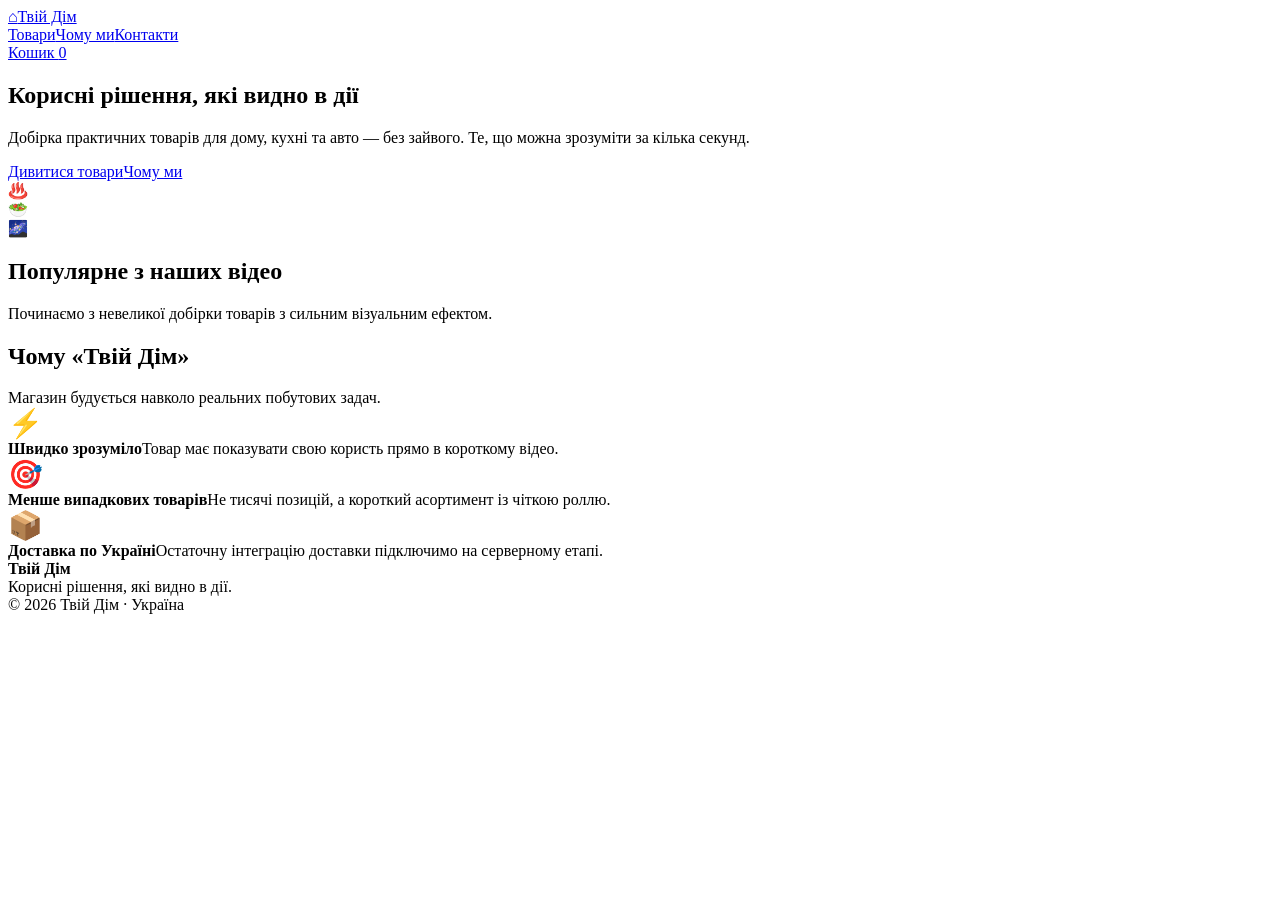
==== index.html @ 3a6caba0 "Add initial storefront homepage" ====
<!doctype html>
<html lang="uk"><head>
<meta charset="utf-8"><meta name="viewport" content="width=device-width,initial-scale=1">
<title>Твій Дім — корисні рішення</title>
<meta name="description" content="Практичні товари для дому, кухні та авто. Рішення, які видно в дії.">
<link rel="stylesheet" href="css/styles.css">
</head><body>

<header class="header">
  <div class="container nav">
    <a href="index.html" class="brand"><span class="brand-mark">⌂</span><span>Твій Дім</span></a>
    <nav class="nav-links"><a href="index.html#catalog">Товари</a><a href="index.html#benefits">Чому ми</a><a href="index.html#contacts">Контакти</a></nav>
    <div class="nav-actions"><a class="icon-btn" href="cart.html">Кошик <span class="cart-count" data-cart-count>0</span></a></div>
  </div>
</header>

<main>
<section class="hero"><div class="container"><div class="hero-wrap">
<div><h1>Корисні рішення, які видно в дії</h1>
<p>Добірка практичних товарів для дому, кухні та авто — без зайвого. Те, що можна зрозуміти за кілька секунд.</p>
<div class="hero-actions"><a class="btn btn-primary" href="#catalog">Дивитися товари</a><a class="btn btn-outline" href="#benefits">Чому ми</a></div></div>
<div class="hero-art"><div class="bubble b1">♨️</div><div class="bubble b2">🥗</div><div class="bubble b3">🌌</div></div>
</div></div></section>

<section class="section" id="catalog"><div class="container">
<div class="section-head"><div><h2>Популярне з наших відео</h2><div class="section-sub">Починаємо з невеликої добірки товарів з сильним візуальним ефектом.</div></div></div>
<div class="filters" id="filters"></div><div class="grid" id="products"></div>
</div></section>

<section class="section" id="benefits"><div class="container">
<div class="section-head"><div><h2>Чому «Твій Дім»</h2><div class="section-sub">Магазин будується навколо реальних побутових задач.</div></div></div>
<div class="benefits">
<div class="benefit"><div style="font-size:28px">⚡</div><strong>Швидко зрозуміло</strong><span>Товар має показувати свою користь прямо в короткому відео.</span></div>
<div class="benefit"><div style="font-size:28px">🎯</div><strong>Менше випадкових товарів</strong><span>Не тисячі позицій, а короткий асортимент із чіткою роллю.</span></div>
<div class="benefit"><div style="font-size:28px">📦</div><strong>Доставка по Україні</strong><span>Остаточну інтеграцію доставки підключимо на серверному етапі.</span></div>
</div></div></section>
</main>

<footer class="footer" id="contacts">
  <div class="container footer-row">
    <div><strong>Твій Дім</strong><br>Корисні рішення, які видно в дії.</div>
    <div>© 2026 Твій Дім · Україна</div>
  </div>
</footer>

<script src="js/products.js"></script><script src="js/common.js"></script><script src="js/app.js"></script>
</body></html>
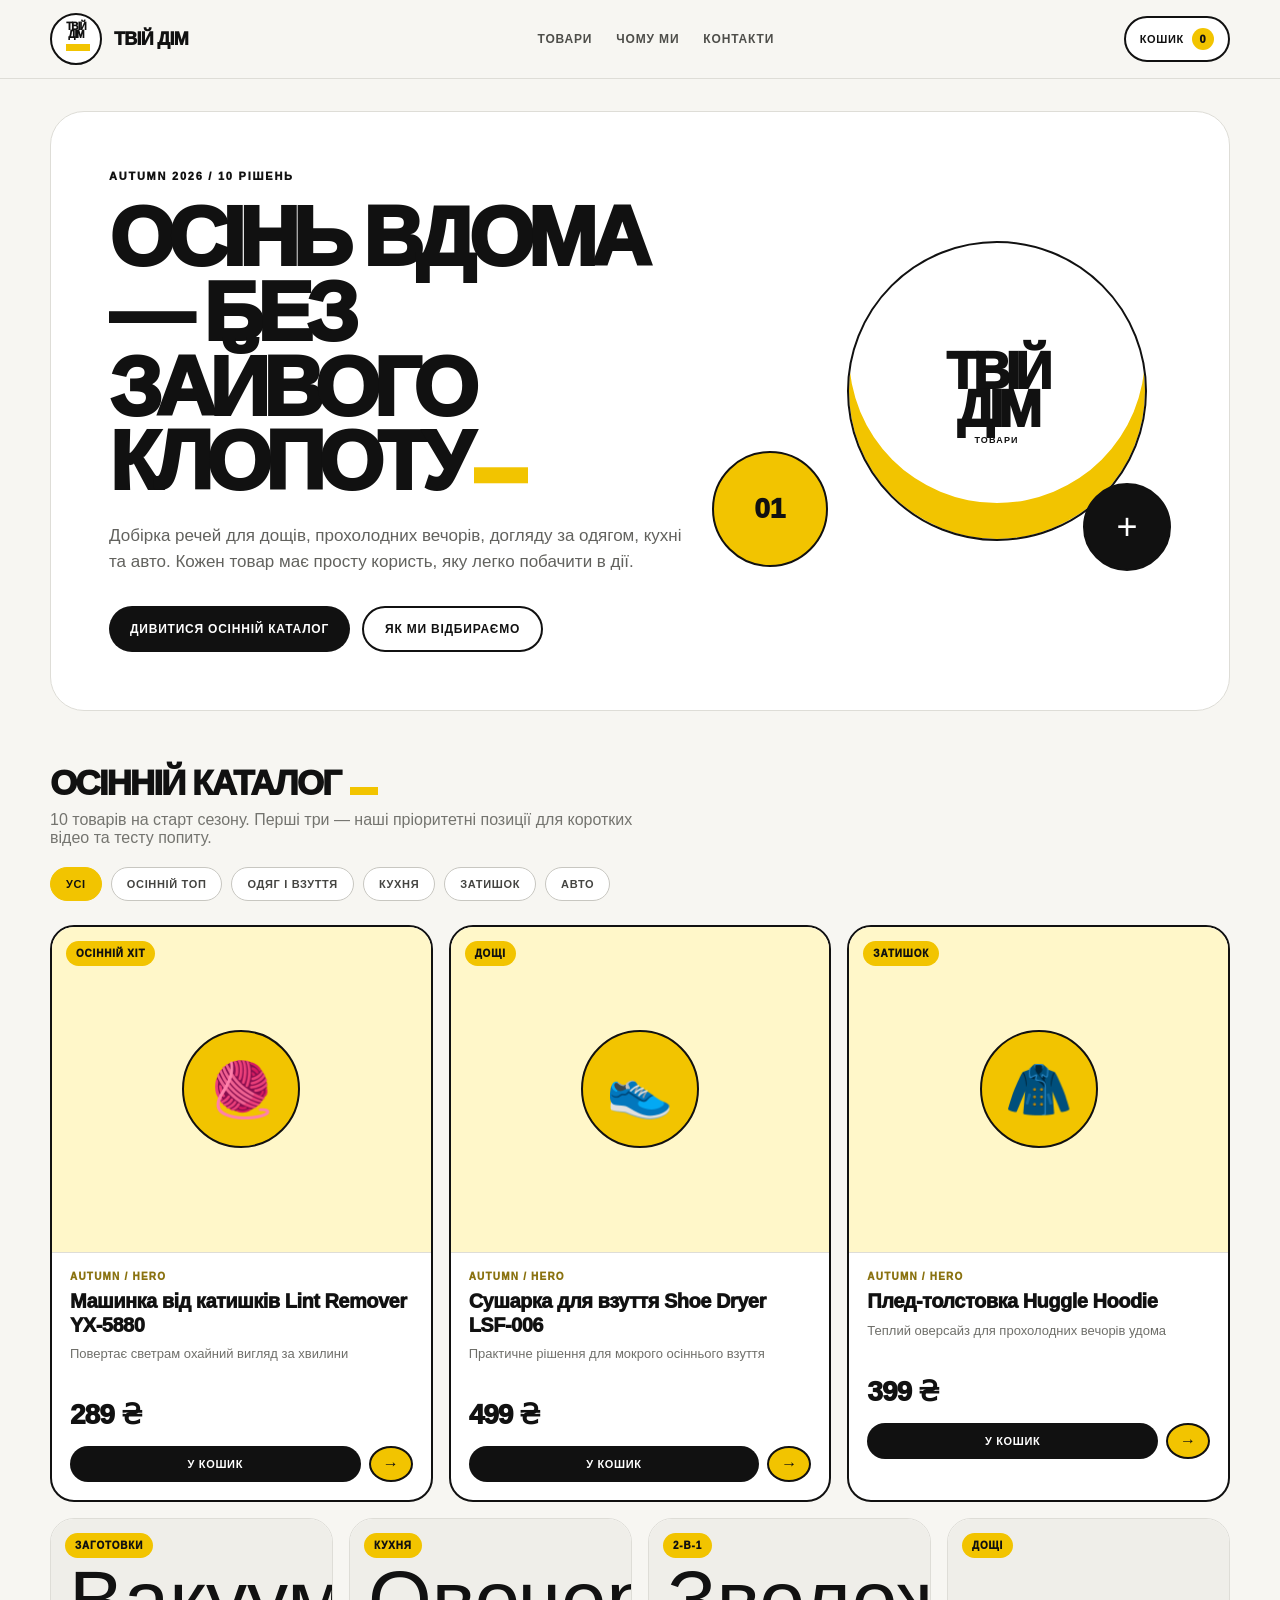
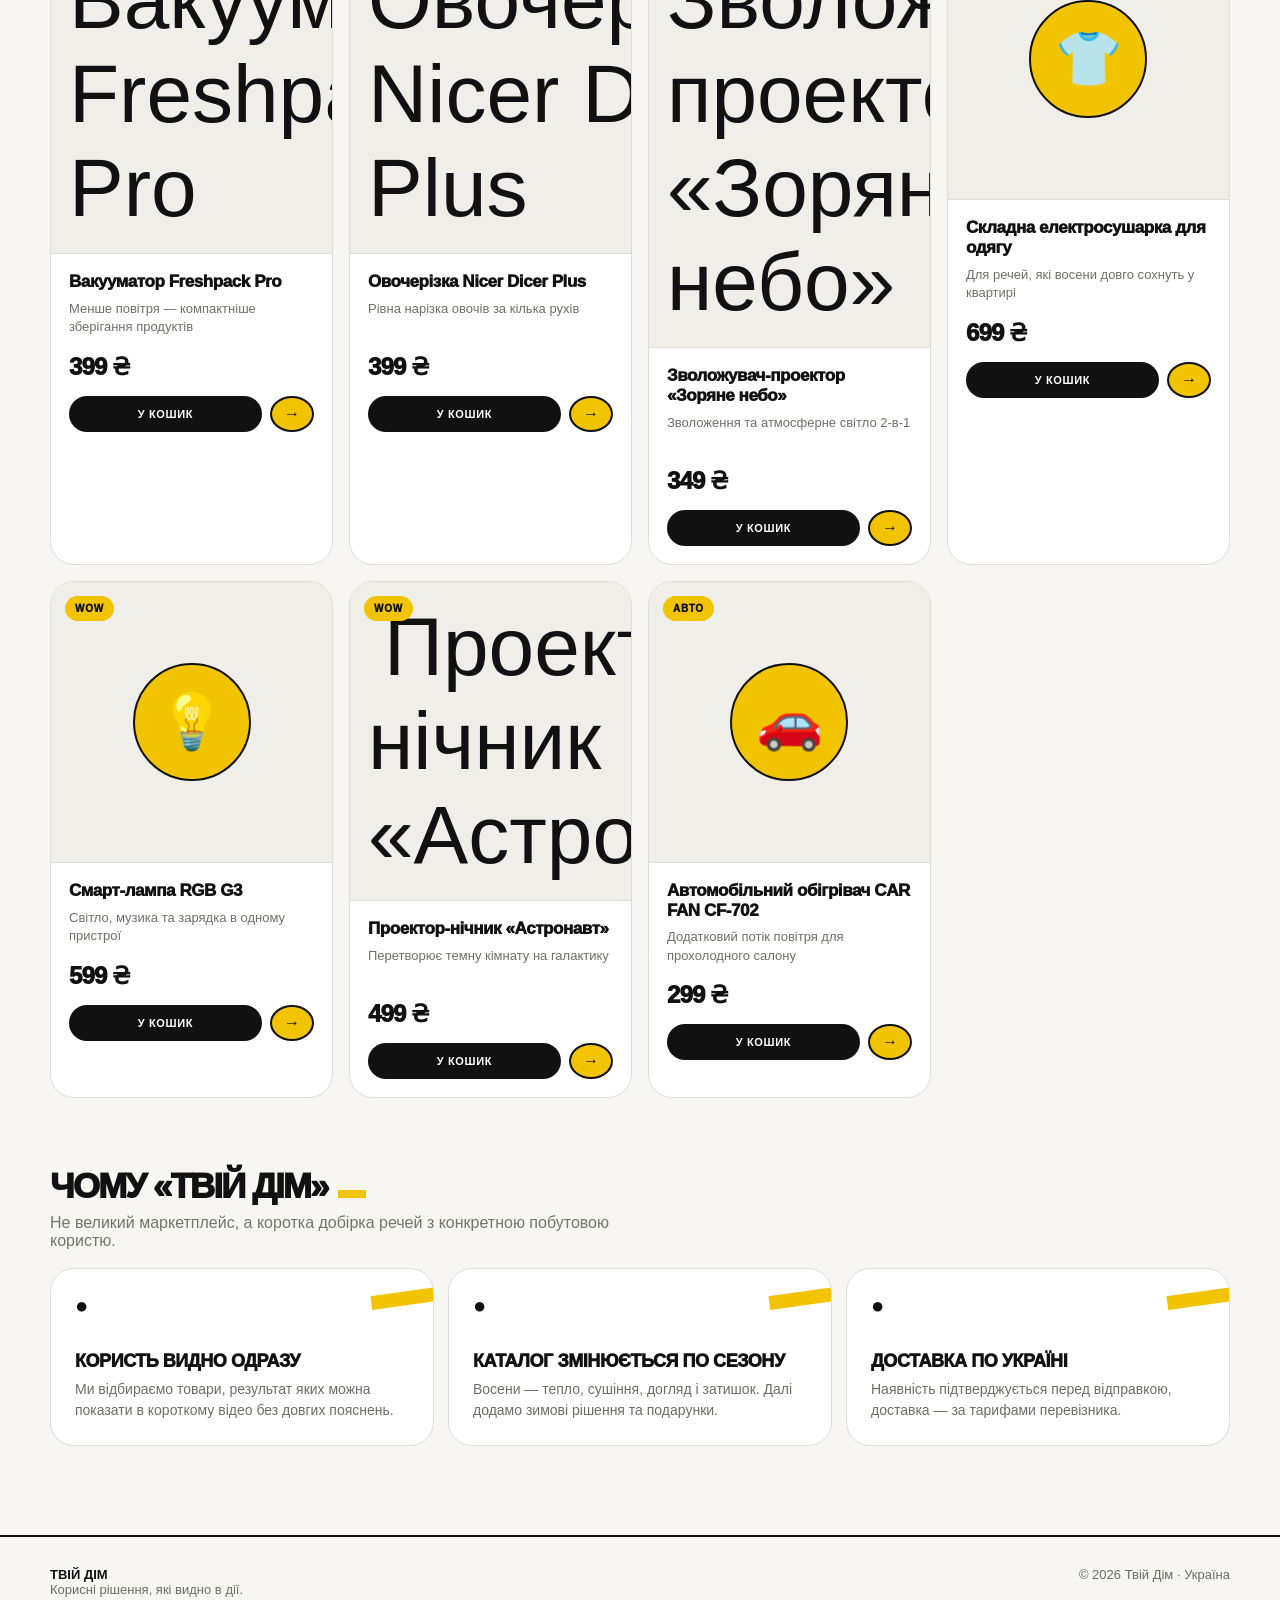
==== commit cc613b64: "Refresh homepage for Autumn 2026 catalog" ====
--- a/index.html
+++ b/index.html
@@ -1,8 +1,8 @@
 <!doctype html>
 <html lang="uk"><head>
 <meta charset="utf-8"><meta name="viewport" content="width=device-width,initial-scale=1">
-<title>Твій Дім — корисні рішення</title>
-<meta name="description" content="Практичні товари для дому, кухні та авто. Рішення, які видно в дії.">
+<title>Твій Дім — осінній каталог корисних рішень</title>
+<meta name="description" content="Осінній каталог практичних товарів для дому, кухні, одягу та авто. 10 рішень, які легко показати в дії.">
 <link rel="stylesheet" href="css/styles.css">
 </head><body>
 
@@ -16,23 +16,26 @@
 
 <main>
 <section class="hero"><div class="container"><div class="hero-wrap">
-<div><h1>Корисні рішення, які видно в дії</h1>
-<p>Добірка практичних товарів для дому, кухні та авто — без зайвого. Те, що можна зрозуміти за кілька секунд.</p>
-<div class="hero-actions"><a class="btn btn-primary" href="#catalog">Дивитися товари</a><a class="btn btn-outline" href="#benefits">Чому ми</a></div></div>
-<div class="hero-art"><div class="bubble b1">♨️</div><div class="bubble b2">🥗</div><div class="bubble b3">🌌</div></div>
+<div>
+  <div style="font-size:11px;font-weight:950;letter-spacing:.16em;margin-bottom:18px">AUTUMN 2026 / 10 РІШЕНЬ</div>
+  <h1>Осінь вдома — без зайвого клопоту</h1>
+  <p>Добірка речей для дощів, прохолодних вечорів, догляду за одягом, кухні та авто. Кожен товар має просту користь, яку легко побачити в дії.</p>
+  <div class="hero-actions"><a class="btn btn-primary" href="#catalog">Дивитися осінній каталог</a><a class="btn btn-outline" href="#benefits">Як ми відбираємо</a></div>
+</div>
+<div class="hero-art"><div class="bubble b1">🍂</div><div class="bubble b2">10</div><div class="bubble b3">+</div></div>
 </div></div></section>
 
 <section class="section" id="catalog"><div class="container">
-<div class="section-head"><div><h2>Популярне з наших відео</h2><div class="section-sub">Починаємо з невеликої добірки товарів з сильним візуальним ефектом.</div></div></div>
+<div class="section-head"><div><h2>Осінній каталог</h2><div class="section-sub">10 товарів на старт сезону. Перші три — наші пріоритетні позиції для коротких відео та тесту попиту.</div></div></div>
 <div class="filters" id="filters"></div><div class="grid" id="products"></div>
 </div></section>
 
 <section class="section" id="benefits"><div class="container">
-<div class="section-head"><div><h2>Чому «Твій Дім»</h2><div class="section-sub">Магазин будується навколо реальних побутових задач.</div></div></div>
+<div class="section-head"><div><h2>Чому «Твій Дім»</h2><div class="section-sub">Не великий маркетплейс, а коротка добірка речей з конкретною побутовою користю.</div></div></div>
 <div class="benefits">
-<div class="benefit"><div style="font-size:28px">⚡</div><strong>Швидко зрозуміло</strong><span>Товар має показувати свою користь прямо в короткому відео.</span></div>
-<div class="benefit"><div style="font-size:28px">🎯</div><strong>Менше випадкових товарів</strong><span>Не тисячі позицій, а короткий асортимент із чіткою роллю.</span></div>
-<div class="benefit"><div style="font-size:28px">📦</div><strong>Доставка по Україні</strong><span>Остаточну інтеграцію доставки підключимо на серверному етапі.</span></div>
+<div class="benefit"><div style="font-size:28px">⚡</div><strong>Користь видно одразу</strong><span>Ми відбираємо товари, результат яких можна показати в короткому відео без довгих пояснень.</span></div>
+<div class="benefit"><div style="font-size:28px">🍂</div><strong>Каталог змінюється по сезону</strong><span>Восени — тепло, сушіння, догляд і затишок. Далі додамо зимові рішення та подарунки.</span></div>
+<div class="benefit"><div style="font-size:28px">📦</div><strong>Доставка по Україні</strong><span>Наявність підтверджується перед відправкою, доставка — за тарифами перевізника.</span></div>
 </div></div></section>
 </main>
 
--- a/css/styles.css
+++ b/css/styles.css
@@ -0,0 +1 @@
+:root{--bg:#f7f6f2;--paper:#fff;--text:#111;--muted:#6f6f6a;--yellow:#f2c400;--yellow-soft:#fff2ad;--line:#deddd7;--soft:#ecebe6;--danger:#a63d3d;--radius:24px}*{box-sizing:border-box}html{scroll-behavior:smooth}body{margin:0;font-family:Arial,Helvetica,sans-serif;background:var(--bg);color:var(--text)}a{color:inherit;text-decoration:none}button,input,select,textarea{font:inherit}.container{width:min(1180px,calc(100% - 32px));margin:auto}.header{position:sticky;top:0;z-index:50;background:rgba(247,246,242,.96);backdrop-filter:blur(16px);border-bottom:1px solid var(--line)}.nav{height:78px;display:flex;align-items:center;justify-content:space-between;gap:18px}.brand{display:flex;align-items:center;gap:12px;font-weight:950;font-size:18px;letter-spacing:-.04em;text-transform:uppercase}.brand-mark{width:52px;height:52px;border-radius:50%;display:grid;place-items:center;background:#fff;border:2px solid #111;color:#111;font-size:0;line-height:.72;position:relative;flex:none}.brand-mark:before{content:'ТВІЙ\AДІМ';white-space:pre;text-align:center;font-size:10px;font-weight:950;letter-spacing:-.9px;z-index:2}.brand-mark:after{content:'';position:absolute;width:24px;height:7px;background:var(--yellow);left:14px;top:29px;z-index:1}.nav-links{display:flex;gap:24px;color:#4e4e4a;font-weight:850;font-size:12px;text-transform:uppercase;letter-spacing:.07em}.nav-links a:hover{color:#000}.nav-actions{display:flex;gap:10px;align-items:center}.icon-btn{border:2px solid #111;background:#fff;color:#111;border-radius:999px;padding:10px 14px;font-weight:900;display:flex;gap:8px;align-items:center;text-transform:uppercase;font-size:11px;letter-spacing:.06em}.cart-count{display:inline-grid;place-items:center;min-width:22px;height:22px;padding:0 6px;border-radius:999px;background:var(--yellow);color:#111;font-size:11px;font-weight:950}.hero{padding:32px 0 18px}.hero-wrap{background:#fff;border:1px solid var(--line);border-radius:34px;padding:58px;min-height:470px;display:grid;grid-template-columns:1.08fr .92fr;align-items:center;overflow:hidden;position:relative}.hero h1{font-size:clamp(46px,7vw,84px);line-height:.89;letter-spacing:-.08em;margin:0 0 24px;font-weight:950;text-transform:uppercase;max-width:740px}.hero h1:after{content:'';display:inline-block;width:.64em;height:.19em;background:var(--yellow);margin-left:.09em;transform:translateY(-.08em)}.hero p{font-size:17px;line-height:1.55;color:#62625e;max-width:590px;margin:0}.hero-actions{display:flex;gap:12px;flex-wrap:wrap;margin-top:30px}.btn{border:0;border-radius:999px;padding:14px 21px;font-weight:900;cursor:pointer;display:inline-flex;align-items:center;justify-content:center;text-transform:uppercase;font-size:12px;letter-spacing:.065em}.btn-primary{background:#111;color:#fff}.btn-green{background:var(--yellow);color:#111}.btn-outline{border:2px solid #111;background:#fff;color:#111}.hero-art{position:relative;min-height:340px}.bubble{position:absolute;display:grid;place-items:center;border:2px solid #111;color:#111;box-shadow:none;font-size:0}.bubble:before{position:absolute}.b1{width:300px;height:300px;right:5%;top:0;border-radius:50%;background:#fff}.b1:before{content:'ТВІЙ\AДІМ';white-space:pre;text-align:center;font-size:52px;font-weight:950;line-height:.73;letter-spacing:-5px;z-index:2}.b1:after{content:'ТОВАРИ';position:absolute;top:65%;font-size:9px;font-weight:900;letter-spacing:.13em}.b1{box-shadow:inset 0 -36px 0 var(--yellow)}.b2{width:116px;height:116px;left:6%;bottom:4%;border-radius:50%;background:var(--yellow)}.b2:before{content:'01';font-size:28px;font-weight:950}.b3{width:88px;height:88px;right:0;bottom:3%;border-radius:50%;background:#111;color:#fff;border-color:#111}.b3:before{content:'+';font-size:36px;font-weight:400}.section{padding:34px 0}.section-head{display:flex;justify-content:space-between;gap:20px;margin-bottom:18px}.section h2{font-size:35px;letter-spacing:-.055em;margin:0;font-weight:950;text-transform:uppercase}.section h2:after{content:'';display:inline-block;width:28px;height:8px;background:var(--yellow);margin-left:10px}.section-sub{color:#74746f;margin-top:8px;max-width:620px}.filters{display:flex;gap:9px;flex-wrap:wrap;margin:20px 0 24px}.filter{border:1px solid #c8c7c1;background:#fff;border-radius:999px;padding:10px 15px;cursor:pointer;font-weight:850;color:#444441;text-transform:uppercase;font-size:11px;letter-spacing:.06em}.filter.active{background:var(--yellow);color:#111;border-color:var(--yellow)}.grid{display:grid;grid-template-columns:repeat(4,1fr);gap:16px}.card{background:#fff;color:#111;border:1px solid var(--line);border-radius:var(--radius);overflow:hidden;transition:transform .18s ease,box-shadow .18s ease}.card:hover{transform:translateY(-4px);box-shadow:0 14px 36px rgba(0,0,0,.07)}.product-media{aspect-ratio:1;background:#efeee9;display:grid;place-items:center;font-size:82px;position:relative;border-bottom:1px solid var(--line)}.badge{position:absolute;left:14px;top:14px;background:var(--yellow);color:#111;padding:7px 10px;border-radius:999px;font-weight:950;font-size:10px;letter-spacing:.08em;text-transform:uppercase}.card-body{padding:18px}.card-title{font-size:17px;font-weight:950;line-height:1.17;letter-spacing:-.025em}.card-short{color:#6f6f6a;font-size:13px;min-height:38px;line-height:1.42;margin-top:8px}.price-row{display:flex;align-items:baseline;gap:8px;margin:15px 0}.price{font-size:24px;font-weight:950;letter-spacing:-.035em}.old-price{color:#95958f;text-decoration:line-through;font-size:13px}.card-actions{display:grid;grid-template-columns:1fr auto;gap:8px}.btn-card{background:#111;color:#fff;border:0;border-radius:999px;padding:12px 13px;font-weight:900;cursor:pointer;text-transform:uppercase;font-size:11px;letter-spacing:.06em}.btn-card:hover{background:#262626}.btn-eye{width:44px;border:2px solid #111;background:var(--yellow);border-radius:50%;color:#111}.benefits{display:grid;grid-template-columns:repeat(3,1fr);gap:14px}.benefit{background:#fff;color:#111;border:1px solid var(--line);border-radius:24px;padding:24px;min-height:170px;position:relative;overflow:hidden}.benefit:after{content:'';position:absolute;width:74px;height:14px;background:var(--yellow);right:-12px;top:22px;transform:rotate(-8deg)}.benefit>div{font-size:0!important}.benefit>div:before{content:'●';font-size:22px;color:#111}.benefit strong{display:block;margin:32px 0 7px;font-size:18px;font-weight:950;text-transform:uppercase;letter-spacing:-.025em}.benefit span{color:#6d6d68;font-size:14px;line-height:1.5}.footer{margin-top:55px;border-top:2px solid #111;padding:30px 0 45px;color:#6c6c67;font-size:13px}.footer strong{color:#111;text-transform:uppercase}.footer-row{display:flex;justify-content:space-between;gap:20px;flex-wrap:wrap}.toast{position:fixed;left:50%;bottom:24px;transform:translate(-50%,120px);opacity:0;background:#111;color:#fff;border-radius:999px;padding:12px 17px;font-weight:900;transition:.25s;z-index:100;text-transform:uppercase;font-size:11px;letter-spacing:.05em}.toast.show{transform:translate(-50%,0);opacity:1}.page{padding:38px 0 66px;min-height:70vh}.page>.container>h1{font-size:42px;text-transform:uppercase;letter-spacing:-.05em}.breadcrumbs{color:#787873;font-size:13px;margin-bottom:22px}.product-layout{display:grid;grid-template-columns:1fr 1fr;gap:38px;align-items:start}.product-big-media{aspect-ratio:1;border-radius:30px;background:#efeee9;display:grid;place-items:center;font-size:180px;border:1px solid var(--line)}.product-info h1{font-size:43px;line-height:1;letter-spacing:-.055em;margin:16px 0;text-transform:uppercase;color:#111}.product-lead{color:#6d6d68;font-size:16px;line-height:1.55}.product-price{font-size:39px;font-weight:950;margin:24px 0 18px;color:#111}.stock{display:inline-flex;background:var(--yellow);color:#111;padding:9px 13px;border-radius:999px;font-weight:900;font-size:11px;text-transform:uppercase;letter-spacing:.06em}.features{display:grid;gap:9px;margin:22px 0}.feature{background:#fff;color:#111;border:1px solid var(--line);border-radius:16px;padding:14px}.buy-row{display:flex;gap:10px;margin-top:22px}.qty{display:flex;border:2px solid #111;border-radius:999px;overflow:hidden;background:#fff;color:#111}.qty button{width:42px;border:0;background:#fff;cursor:pointer;font-size:18px}.qty input{width:42px;border:0;text-align:center;font-weight:900;background:#fff;color:#111}.buy-row .btn{flex:1;background:var(--yellow);color:#111}.cart-layout{display:grid;grid-template-columns:1.5fr .7fr;gap:24px;align-items:start}.cart-list{display:grid;gap:12px}.cart-item{background:#fff;color:#111;border:1px solid var(--line);border-radius:20px;padding:14px;display:grid;grid-template-columns:72px 1fr auto;gap:14px;align-items:center}.cart-thumb{width:72px;height:72px;border-radius:50%;background:#efeee9;display:grid;place-items:center;font-size:34px}.cart-item h3{margin:0 0 5px;font-size:16px}.cart-item small{color:#6f6f6a}.cart-right{text-align:right}.remove{border:0;background:transparent;color:var(--danger);cursor:pointer;margin-top:7px}.summary,.form-card,.order-card{background:#fff;color:#111;border:1px solid var(--line);border-radius:24px;padding:22px}.summary{position:sticky;top:102px}.summary h3,.form-card h2,.order-card h2{font-weight:950;text-transform:uppercase;letter-spacing:-.03em}.sum-row{display:flex;justify-content:space-between;gap:12px;margin:10px 0;color:#696964}.sum-row.total{padding-top:14px;border-top:1px solid var(--line);font-size:20px;font-weight:950;color:#111}.empty{background:#fff;color:#6e6e69;border:1px solid var(--line);border-radius:24px;padding:44px;text-align:center}.checkout-layout{display:grid;grid-template-columns:1.2fr .8fr;gap:24px;align-items:start}.form-grid{display:grid;grid-template-columns:1fr 1fr;gap:14px}.field{display:grid;gap:7px}.field.full{grid-column:1/-1}.field label{font-weight:850;font-size:12px;text-transform:uppercase;letter-spacing:.05em}.field input,.field select{width:100%;border:1px solid #c9c8c2;border-radius:14px;padding:13px;background:#fff;color:#111}.field input:focus,.field select:focus{outline:3px solid var(--yellow-soft);border-color:#111}.notice{background:var(--yellow-soft);color:#4e4315;border:1px solid #e2cc57;border-radius:16px;padding:13px 14px;font-size:12px;line-height:1.5;margin:15px 0}.success{background:#fff;color:#111;border:2px solid var(--yellow);border-radius:22px;padding:26px;text-align:center;display:none}@media(max-width:920px){.nav-links{display:none}.hero-wrap{grid-template-columns:1fr;padding:40px 30px}.hero-art{min-height:300px}.grid{grid-template-columns:repeat(2,1fr)}.benefits{grid-template-columns:1fr}.product-layout,.cart-layout,.checkout-layout{grid-template-columns:1fr}.summary{position:static}}@media(max-width:560px){.container{width:min(100% - 22px,1180px)}.nav{height:70px}.brand{font-size:14px}.brand-mark{width:46px;height:46px}.brand-mark:before{font-size:8px}.brand-mark:after{width:20px;height:6px;left:12px;top:26px}.hero{padding-top:14px}.hero-wrap{border-radius:24px;padding:30px 20px;min-height:0}.hero h1{font-size:44px;line-height:.91}.hero p{font-size:15px}.hero-art{min-height:250px}.b1{width:210px;height:210px;right:7%;top:10px}.b1:before{font-size:38px;letter-spacing:-4px}.b2{width:78px;height:78px;left:1%;bottom:0}.b2:before{font-size:20px}.b3{width:66px;height:66px}.grid{grid-template-columns:1fr 1fr;gap:10px}.product-media{font-size:55px}.card-body{padding:12px}.card-title{font-size:14px;min-height:48px}.card-short{font-size:11px;min-height:44px}.price{font-size:18px}.old-price{display:none}.card-actions{grid-template-columns:1fr}.btn-eye{display:none}.section h2{font-size:28px}.section-sub{font-size:13px}.product-big-media{font-size:120px}.product-info h1{font-size:31px}.form-grid{grid-template-columns:1fr}.field.full{grid-column:auto}.cart-item{grid-template-columns:62px 1fr}.cart-right{grid-column:2;text-align:left}.page>.container>h1{font-size:32px}}
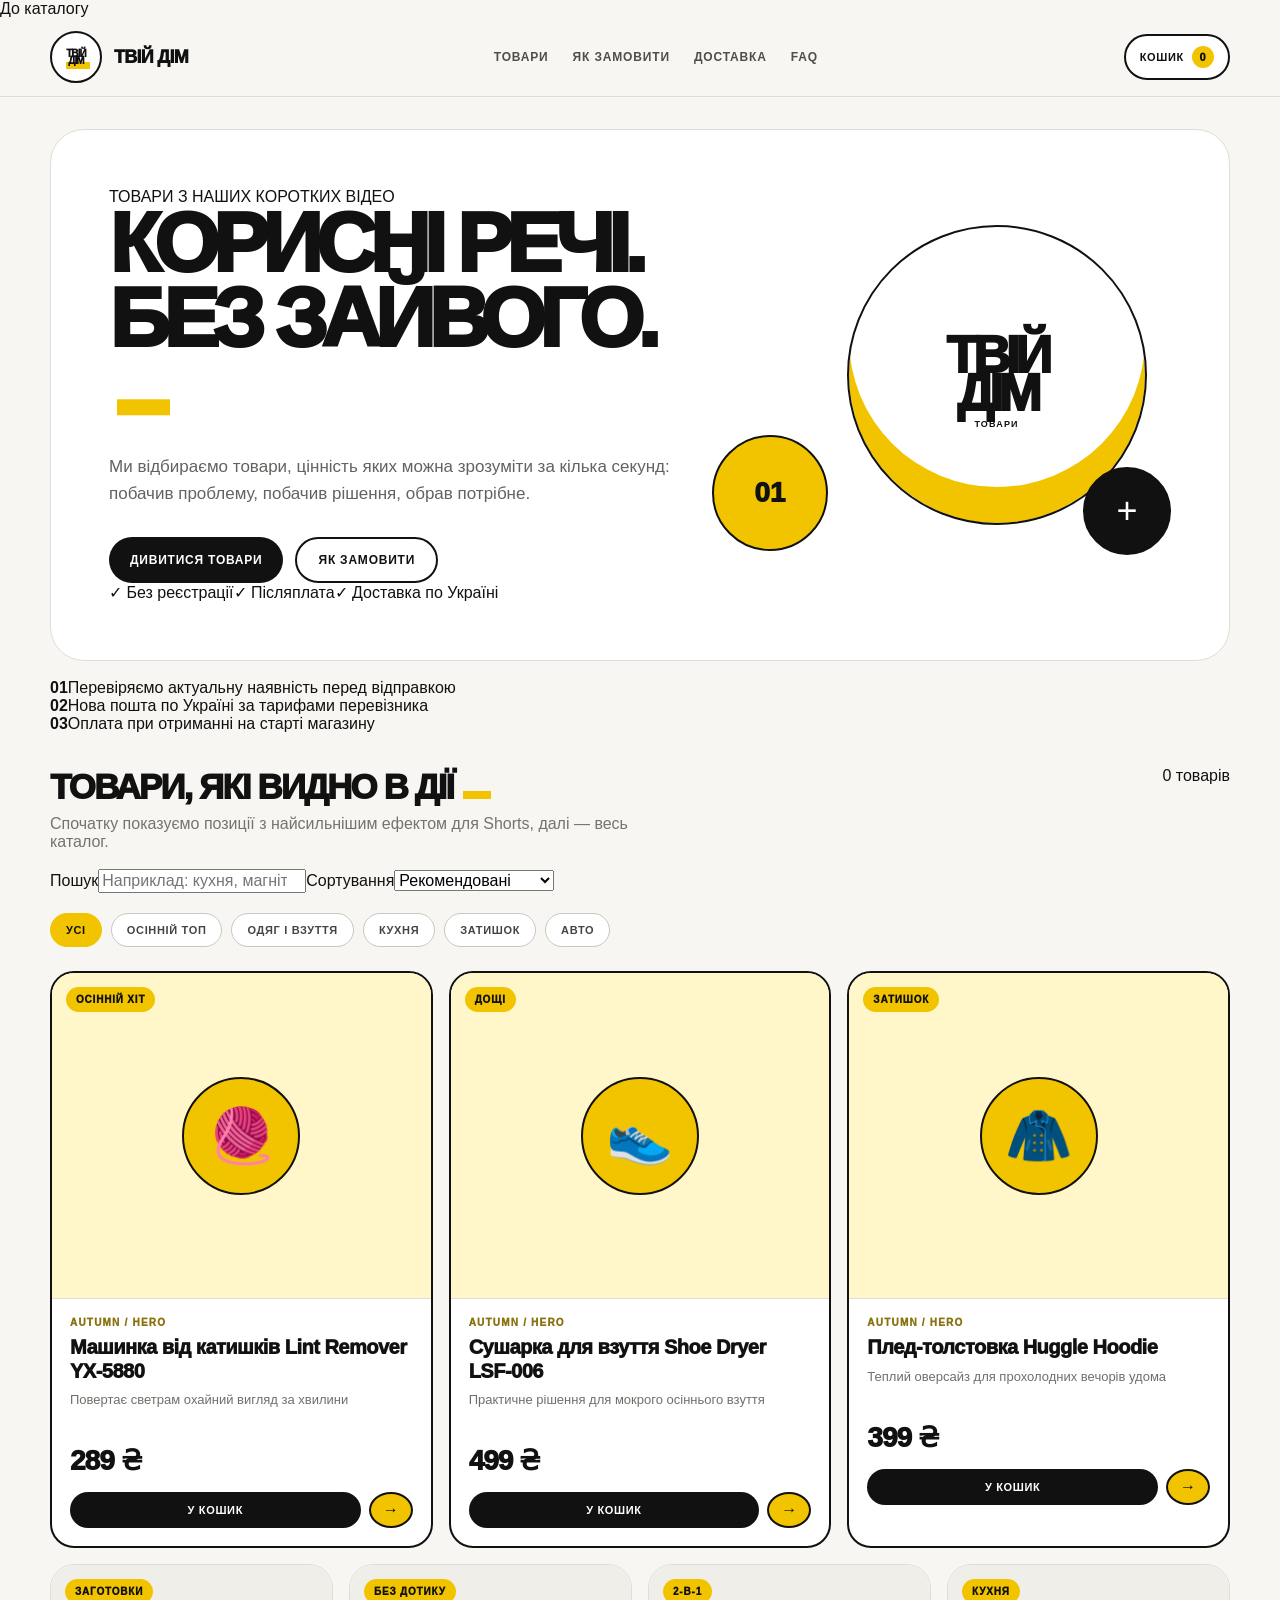
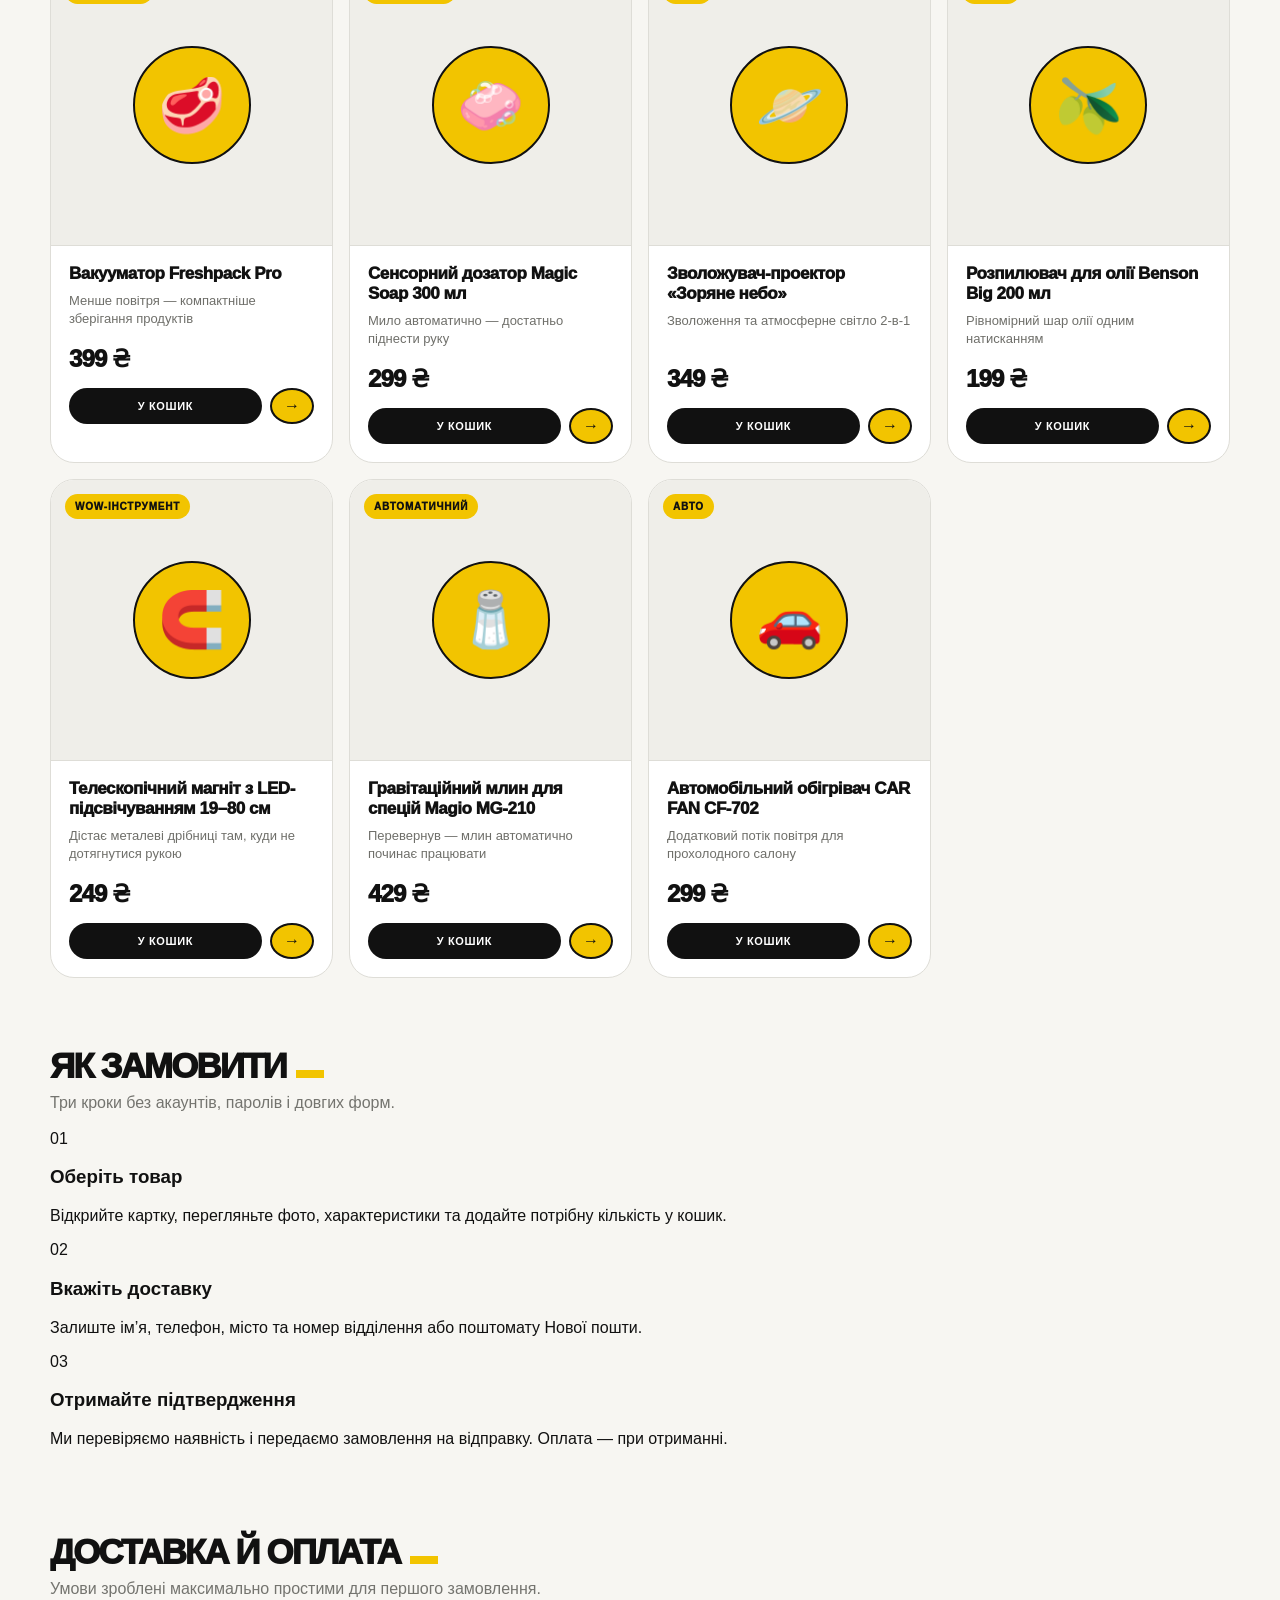
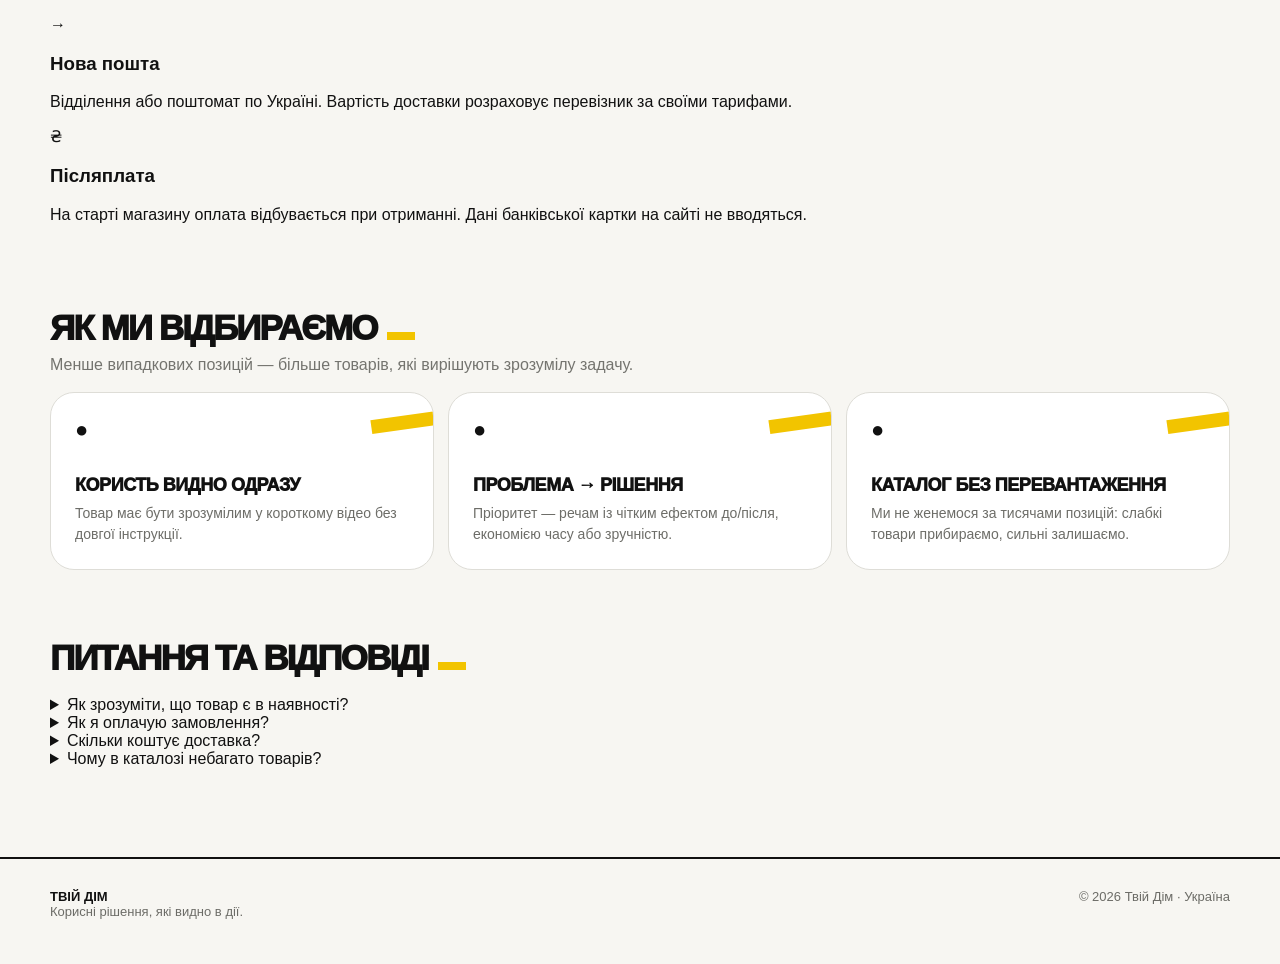
==== commit 632c865f: "Rebuild homepage for evergreen Shorts traffic" ====
--- a/index.html
+++ b/index.html
@@ -1,50 +1,74 @@
 <!doctype html>
 <html lang="uk"><head>
 <meta charset="utf-8"><meta name="viewport" content="width=device-width,initial-scale=1">
-<title>Твій Дім — осінній каталог корисних рішень</title>
-<meta name="description" content="Осінній каталог практичних товарів для дому, кухні, одягу та авто. 10 рішень, які легко показати в дії.">
-<link rel="stylesheet" href="css/styles.css">
+<title>Твій Дім — корисні рішення для дому</title>
+<meta name="description" content="Практичні товари для дому, кухні, догляду та авто. Добірка речей, користь яких видно за кілька секунд.">
+<meta name="theme-color" content="#f2c400"><meta name="robots" content="index,follow">
+<meta property="og:title" content="Твій Дім — корисні рішення для дому"><meta property="og:description" content="Товари, користь яких видно в дії."><meta property="og:type" content="website"><meta property="og:locale" content="uk_UA">
+<link rel="icon" href="favicon.svg" type="image/svg+xml">
+<link rel="stylesheet" href="css/styles.css"><link rel="stylesheet" href="css/final.css">
 </head><body>
-
+<a class="skip-link" href="#catalog">До каталогу</a>
 <header class="header">
   <div class="container nav">
-    <a href="index.html" class="brand"><span class="brand-mark">⌂</span><span>Твій Дім</span></a>
-    <nav class="nav-links"><a href="index.html#catalog">Товари</a><a href="index.html#benefits">Чому ми</a><a href="index.html#contacts">Контакти</a></nav>
-    <div class="nav-actions"><a class="icon-btn" href="cart.html">Кошик <span class="cart-count" data-cart-count>0</span></a></div>
+    <a href="index.html" class="brand" aria-label="Твій Дім — головна"><span class="brand-mark" aria-hidden="true"></span><span>Твій Дім</span></a>
+    <nav class="nav-links" aria-label="Основна навігація"><a href="#catalog">Товари</a><a href="#how">Як замовити</a><a href="#delivery">Доставка</a><a href="#faq">FAQ</a></nav>
+    <div class="nav-actions"><a class="icon-btn" href="cart.html" aria-label="Відкрити кошик">Кошик <span class="cart-count" data-cart-count>0</span></a></div>
   </div>
 </header>
 
 <main>
 <section class="hero"><div class="container"><div class="hero-wrap">
 <div>
-  <div style="font-size:11px;font-weight:950;letter-spacing:.16em;margin-bottom:18px">AUTUMN 2026 / 10 РІШЕНЬ</div>
-  <h1>Осінь вдома — без зайвого клопоту</h1>
-  <p>Добірка речей для дощів, прохолодних вечорів, догляду за одягом, кухні та авто. Кожен товар має просту користь, яку легко побачити в дії.</p>
-  <div class="hero-actions"><a class="btn btn-primary" href="#catalog">Дивитися осінній каталог</a><a class="btn btn-outline" href="#benefits">Як ми відбираємо</a></div>
+  <div class="hero-kicker">ТОВАРИ З НАШИХ КОРОТКИХ ВІДЕО</div>
+  <h1>Корисні речі. Без зайвого.</h1>
+  <p>Ми відбираємо товари, цінність яких можна зрозуміти за кілька секунд: побачив проблему, побачив рішення, обрав потрібне.</p>
+  <div class="hero-actions"><a class="btn btn-primary" href="#catalog">Дивитися товари</a><a class="btn btn-outline" href="#how">Як замовити</a></div>
+  <div class="hero-proof"><span>✓ Без реєстрації</span><span>✓ Післяплата</span><span>✓ Доставка по Україні</span></div>
 </div>
-<div class="hero-art"><div class="bubble b1">🍂</div><div class="bubble b2">10</div><div class="bubble b3">+</div></div>
+<div class="hero-art" aria-hidden="true"><div class="bubble b1"></div><div class="bubble b2"></div><div class="bubble b3"></div></div>
+</div></div></section>
+
+<section class="trust-section"><div class="container"><div class="trust-strip">
+  <div class="trust-item"><strong>01</strong><span>Перевіряємо актуальну наявність перед відправкою</span></div>
+  <div class="trust-item"><strong>02</strong><span>Нова пошта по Україні за тарифами перевізника</span></div>
+  <div class="trust-item"><strong>03</strong><span>Оплата при отриманні на старті магазину</span></div>
 </div></div></section>
 
 <section class="section" id="catalog"><div class="container">
-<div class="section-head"><div><h2>Осінній каталог</h2><div class="section-sub">10 товарів на старт сезону. Перші три — наші пріоритетні позиції для коротких відео та тесту попиту.</div></div></div>
-<div class="filters" id="filters"></div><div class="grid" id="products"></div>
+<div class="section-head"><div><h2>Товари, які видно в дії</h2><div class="section-sub">Спочатку показуємо позиції з найсильнішим ефектом для Shorts, далі — весь каталог.</div></div><div class="catalog-stat"><span id="resultCount">0</span> товарів</div></div>
+<div class="catalog-toolbar"><label class="search-wrap"><span>Пошук</span><input id="productSearch" class="search-input" type="search" placeholder="Наприклад: кухня, магніт, сушарка" autocomplete="off"></label><label class="sort-wrap"><span>Сортування</span><select id="productSort" class="sort-select"><option value="recommended">Рекомендовані</option><option value="price-asc">Спочатку дешевші</option><option value="price-desc">Спочатку дорожчі</option><option value="name">За назвою</option></select></label></div>
+<div class="filters" id="filters" aria-label="Категорії"></div><div class="grid" id="products"></div>
 </div></section>
 
-<section class="section" id="benefits"><div class="container">
-<div class="section-head"><div><h2>Чому «Твій Дім»</h2><div class="section-sub">Не великий маркетплейс, а коротка добірка речей з конкретною побутовою користю.</div></div></div>
+<section class="section" id="how"><div class="container"><div class="section-head"><div><h2>Як замовити</h2><div class="section-sub">Три кроки без акаунтів, паролів і довгих форм.</div></div></div>
+<div class="steps">
+  <article class="step"><div class="step-number">01</div><h3>Оберіть товар</h3><p>Відкрийте картку, перегляньте фото, характеристики та додайте потрібну кількість у кошик.</p></article>
+  <article class="step"><div class="step-number">02</div><h3>Вкажіть доставку</h3><p>Залиште ім’я, телефон, місто та номер відділення або поштомату Нової пошти.</p></article>
+  <article class="step"><div class="step-number">03</div><h3>Отримайте підтвердження</h3><p>Ми перевіряємо наявність і передаємо замовлення на відправку. Оплата — при отриманні.</p></article>
+</div></div></section>
+
+<section class="section" id="delivery"><div class="container"><div class="section-head"><div><h2>Доставка й оплата</h2><div class="section-sub">Умови зроблені максимально простими для першого замовлення.</div></div></div>
+<div class="info-grid">
+  <article class="info-card"><div class="info-icon">→</div><h3>Нова пошта</h3><p>Відділення або поштомат по Україні. Вартість доставки розраховує перевізник за своїми тарифами.</p></article>
+  <article class="info-card"><div class="info-icon">₴</div><h3>Післяплата</h3><p>На старті магазину оплата відбувається при отриманні. Дані банківської картки на сайті не вводяться.</p></article>
+</div></div></section>
+
+<section class="section" id="benefits"><div class="container"><div class="section-head"><div><h2>Як ми відбираємо</h2><div class="section-sub">Менше випадкових позицій — більше товарів, які вирішують зрозумілу задачу.</div></div></div>
 <div class="benefits">
-<div class="benefit"><div style="font-size:28px">⚡</div><strong>Користь видно одразу</strong><span>Ми відбираємо товари, результат яких можна показати в короткому відео без довгих пояснень.</span></div>
-<div class="benefit"><div style="font-size:28px">🍂</div><strong>Каталог змінюється по сезону</strong><span>Восени — тепло, сушіння, догляд і затишок. Далі додамо зимові рішення та подарунки.</span></div>
-<div class="benefit"><div style="font-size:28px">📦</div><strong>Доставка по Україні</strong><span>Наявність підтверджується перед відправкою, доставка — за тарифами перевізника.</span></div>
+<div class="benefit"><div></div><strong>Користь видно одразу</strong><span>Товар має бути зрозумілим у короткому відео без довгої інструкції.</span></div>
+<div class="benefit"><div></div><strong>Проблема → рішення</strong><span>Пріоритет — речам із чітким ефектом до/після, економією часу або зручністю.</span></div>
+<div class="benefit"><div></div><strong>Каталог без перевантаження</strong><span>Ми не женемося за тисячами позицій: слабкі товари прибираємо, сильні залишаємо.</span></div>
+</div></div></section>
+
+<section class="section" id="faq"><div class="container"><div class="section-head"><div><h2>Питання та відповіді</h2></div></div><div class="faq">
+<details><summary>Як зрозуміти, що товар є в наявності?</summary><p>Перед відправкою ми перевіряємо актуальну наявність. Якщо позиція закінчилася, замовлення не відправляємо без узгодження.</p></details>
+<details><summary>Як я оплачую замовлення?</summary><p>На старті магазину — післяплата при отриманні. Сайт не просить вводити номер банківської картки.</p></details>
+<details><summary>Скільки коштує доставка?</summary><p>Доставка оплачується за актуальними тарифами перевізника. Остаточна сума залежить від посилки та обраного способу отримання.</p></details>
+<details><summary>Чому в каталозі небагато товарів?</summary><p>Це навмисно: ми тестуємо невеликий асортимент і залишаємо позиції, які показують зрозумілу користь та реально цікавлять покупців.</p></details>
 </div></div></section>
 </main>
 
-<footer class="footer" id="contacts">
-  <div class="container footer-row">
-    <div><strong>Твій Дім</strong><br>Корисні рішення, які видно в дії.</div>
-    <div>© 2026 Твій Дім · Україна</div>
-  </div>
-</footer>
-
+<footer class="footer"><div class="container footer-row"><div><strong>Твій Дім</strong><br>Корисні рішення, які видно в дії.</div><div>© 2026 Твій Дім · Україна</div></div></footer>
 <script src="js/products.js"></script><script src="js/common.js"></script><script src="js/app.js"></script>
 </body></html>
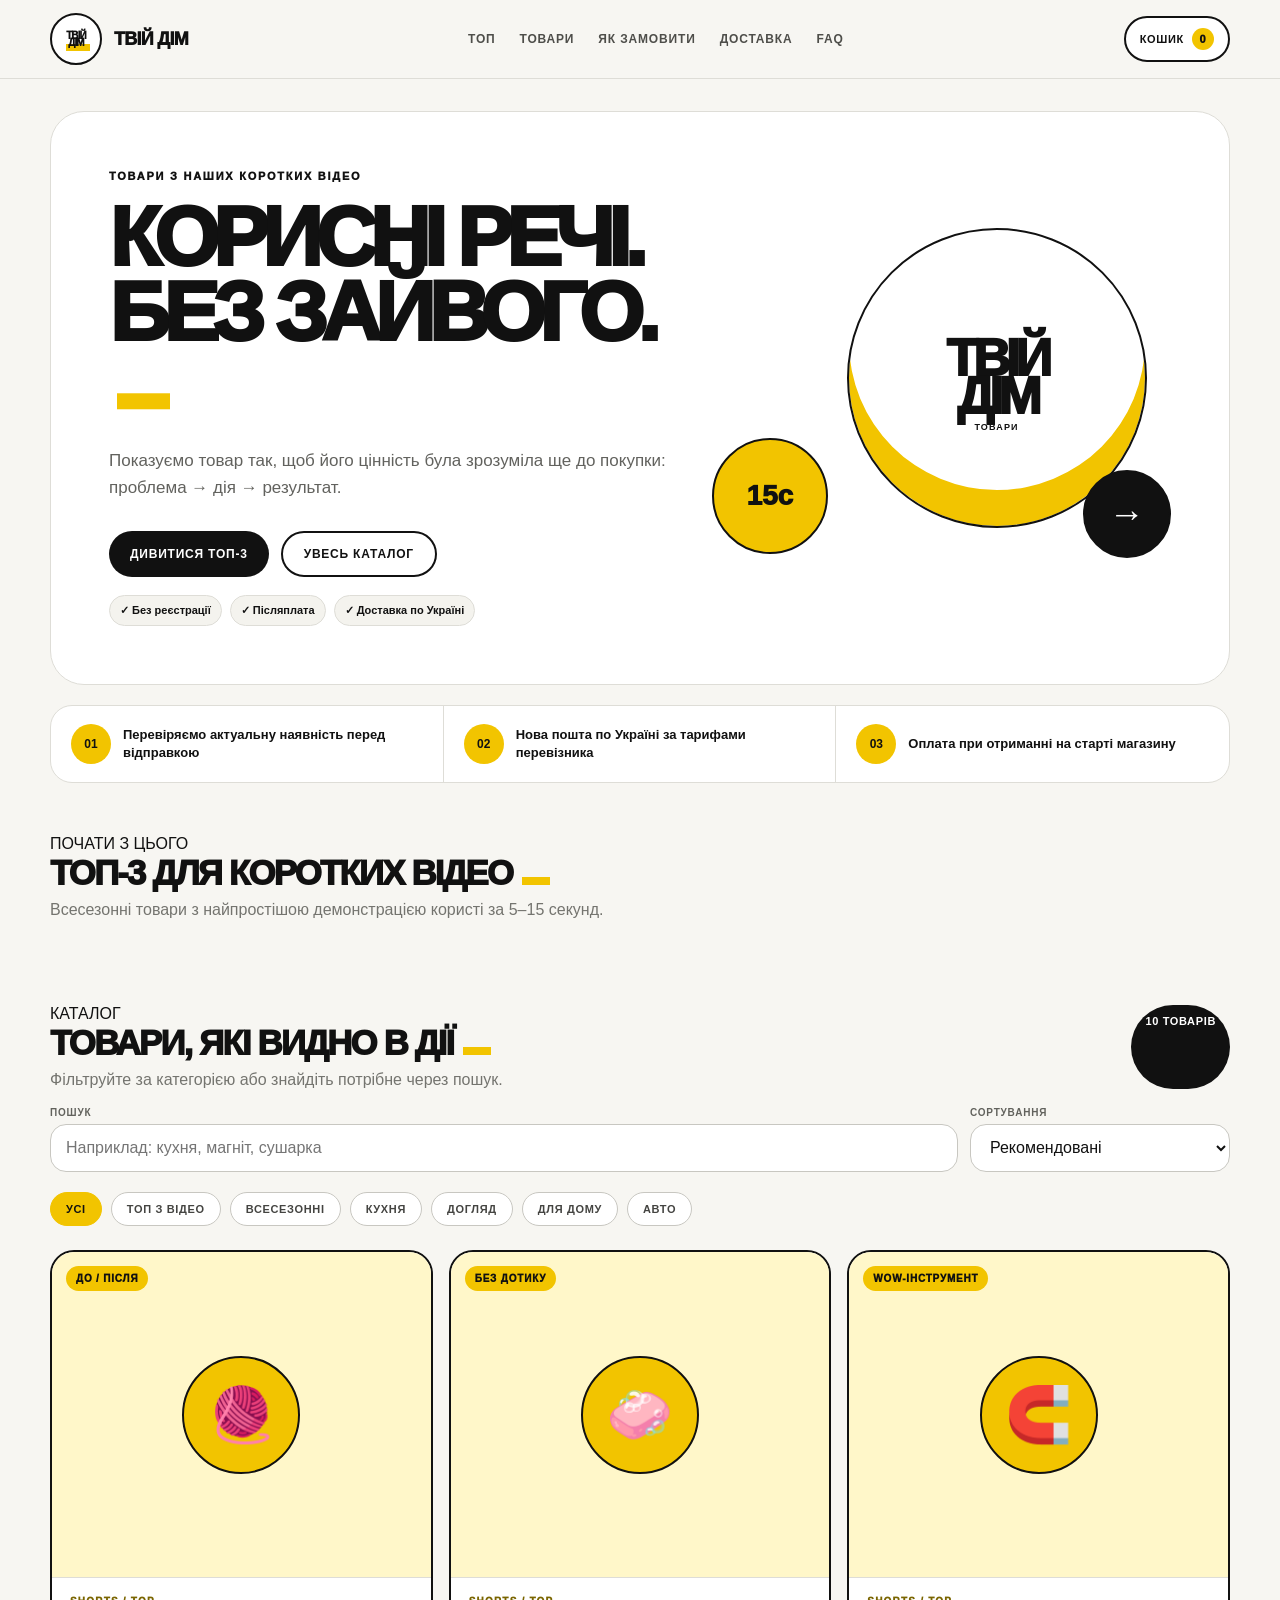
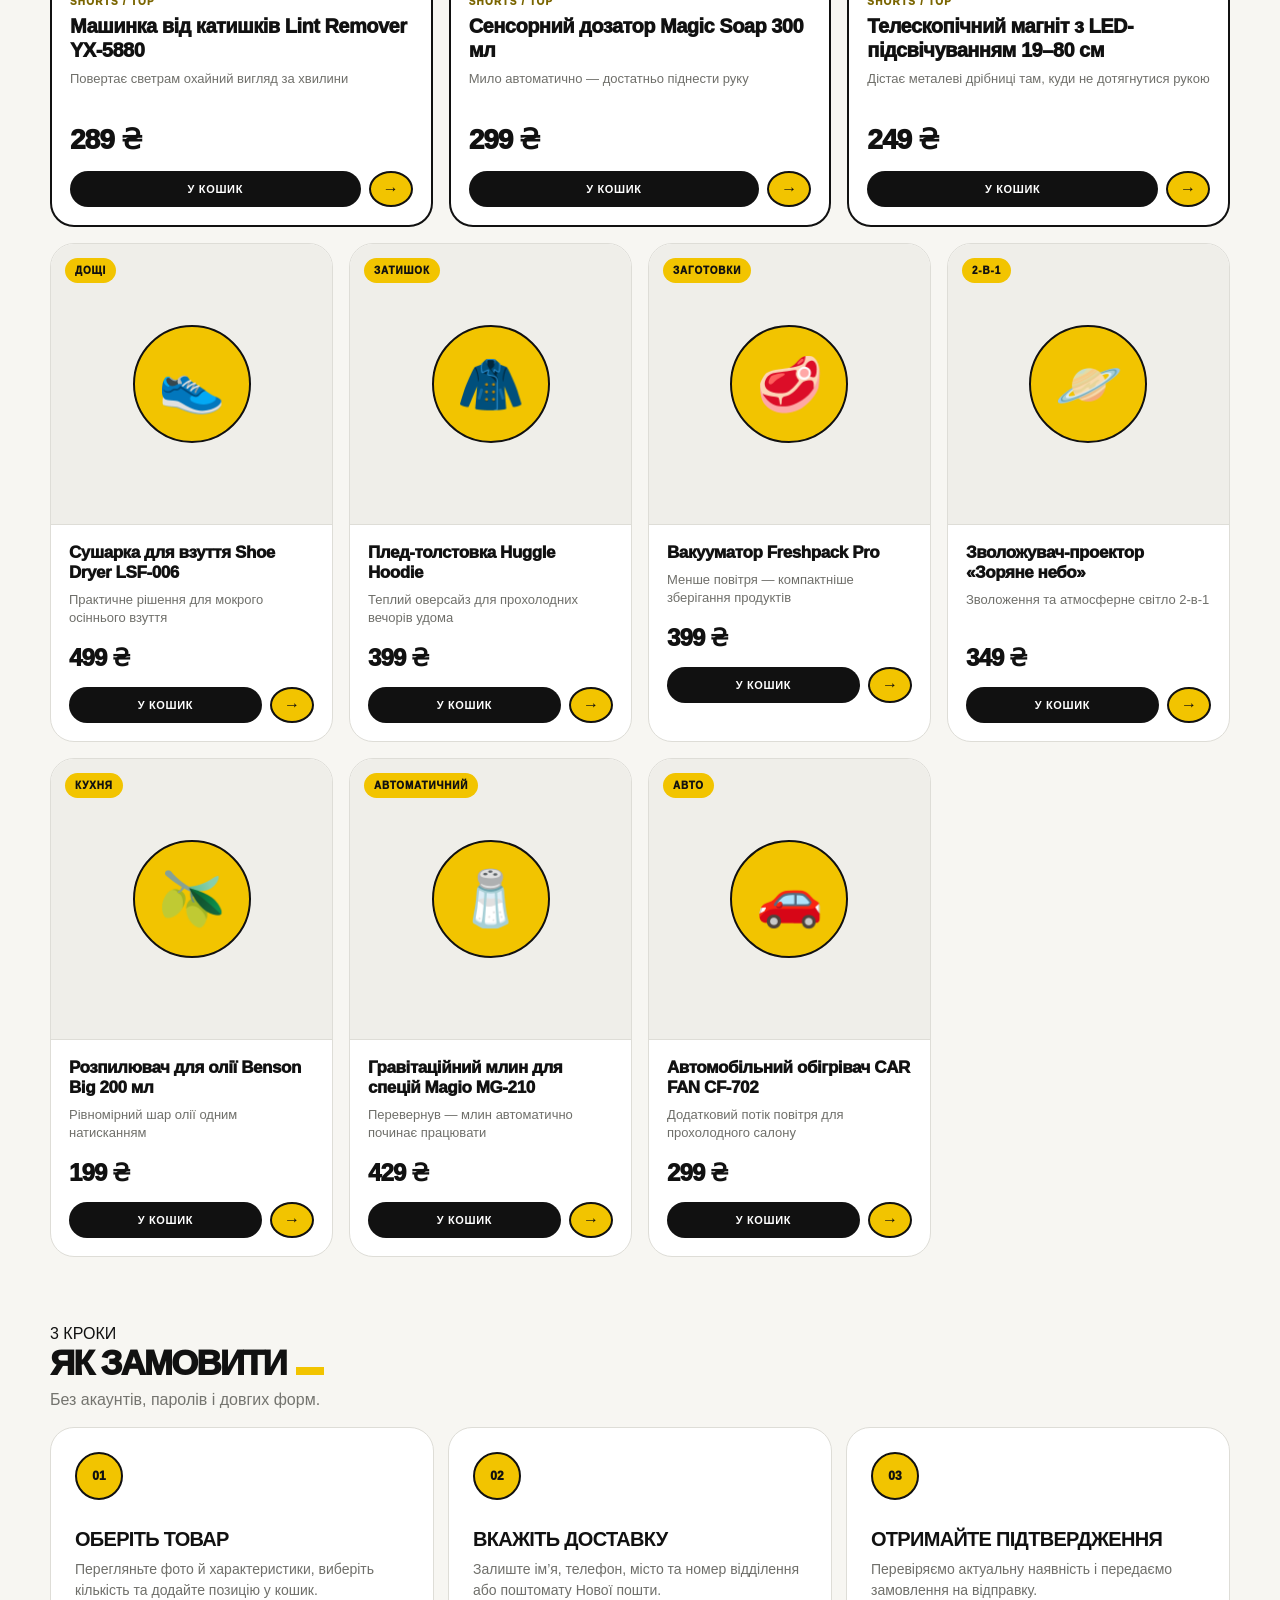
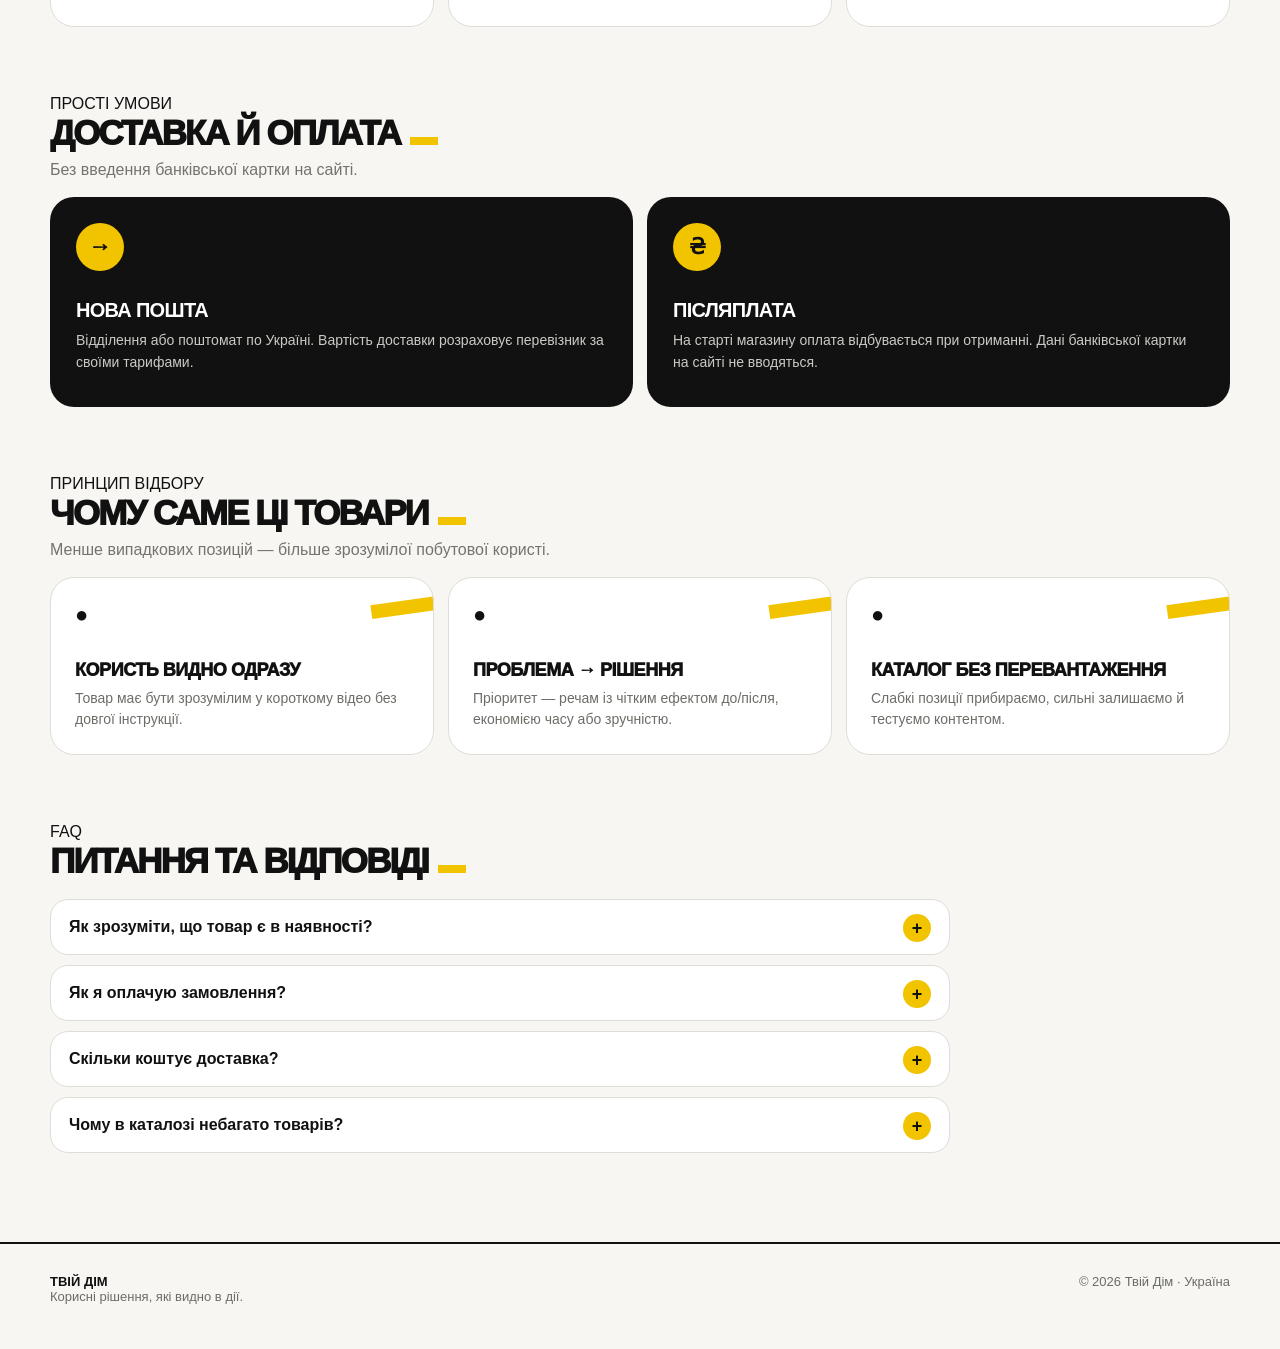
==== commit bc127b62: "Polish storefront homepage and feature top products" ====
--- a/index.html
+++ b/index.html
@@ -4,7 +4,8 @@
 <title>Твій Дім — корисні рішення для дому</title>
 <meta name="description" content="Практичні товари для дому, кухні, догляду та авто. Добірка речей, користь яких видно за кілька секунд.">
 <meta name="theme-color" content="#f2c400"><meta name="robots" content="index,follow">
-<meta property="og:title" content="Твій Дім — корисні рішення для дому"><meta property="og:description" content="Товари, користь яких видно в дії."><meta property="og:type" content="website"><meta property="og:locale" content="uk_UA">
+<link rel="canonical" href="https://kdaniilk21.github.io/tviydim-store/">
+<meta property="og:title" content="Твій Дім — корисні рішення для дому"><meta property="og:description" content="Товари, користь яких видно в дії."><meta property="og:type" content="website"><meta property="og:locale" content="uk_UA"><meta property="og:url" content="https://kdaniilk21.github.io/tviydim-store/">
 <link rel="icon" href="favicon.svg" type="image/svg+xml">
 <link rel="stylesheet" href="css/styles.css"><link rel="stylesheet" href="css/final.css">
 </head><body>
@@ -12,7 +13,7 @@
 <header class="header">
   <div class="container nav">
     <a href="index.html" class="brand" aria-label="Твій Дім — головна"><span class="brand-mark" aria-hidden="true"></span><span>Твій Дім</span></a>
-    <nav class="nav-links" aria-label="Основна навігація"><a href="#catalog">Товари</a><a href="#how">Як замовити</a><a href="#delivery">Доставка</a><a href="#faq">FAQ</a></nav>
+    <nav class="nav-links" aria-label="Основна навігація"><a href="#featured">Топ</a><a href="#catalog">Товари</a><a href="#how">Як замовити</a><a href="#delivery">Доставка</a><a href="#faq">FAQ</a></nav>
     <div class="nav-actions"><a class="icon-btn" href="cart.html" aria-label="Відкрити кошик">Кошик <span class="cart-count" data-cart-count>0</span></a></div>
   </div>
 </header>
@@ -21,9 +22,9 @@
 <section class="hero"><div class="container"><div class="hero-wrap">
 <div>
   <div class="hero-kicker">ТОВАРИ З НАШИХ КОРОТКИХ ВІДЕО</div>
-  <h1>Корисні речі. Без зайвого.</h1>
-  <p>Ми відбираємо товари, цінність яких можна зрозуміти за кілька секунд: побачив проблему, побачив рішення, обрав потрібне.</p>
-  <div class="hero-actions"><a class="btn btn-primary" href="#catalog">Дивитися товари</a><a class="btn btn-outline" href="#how">Як замовити</a></div>
+  <h1>Корисні речі.<br>Без зайвого.</h1>
+  <p>Показуємо товар так, щоб його цінність була зрозуміла ще до покупки: проблема → дія → результат.</p>
+  <div class="hero-actions"><a class="btn btn-primary" href="#featured">Дивитися топ-3</a><a class="btn btn-outline" href="#catalog">Увесь каталог</a></div>
   <div class="hero-proof"><span>✓ Без реєстрації</span><span>✓ Післяплата</span><span>✓ Доставка по Україні</span></div>
 </div>
 <div class="hero-art" aria-hidden="true"><div class="bubble b1"></div><div class="bubble b2"></div><div class="bubble b3"></div></div>
@@ -35,37 +36,42 @@
   <div class="trust-item"><strong>03</strong><span>Оплата при отриманні на старті магазину</span></div>
 </div></div></section>
 
+<section class="section featured-section" id="featured"><div class="container">
+<div class="section-head"><div><div class="eyebrow">ПОЧАТИ З ЦЬОГО</div><h2>Топ-3 для коротких відео</h2><div class="section-sub">Всесезонні товари з найпростішою демонстрацією користі за 5–15 секунд.</div></div></div>
+<div class="featured-grid" id="featuredProducts" aria-live="polite"></div>
+</div></section>
+
 <section class="section" id="catalog"><div class="container">
-<div class="section-head"><div><h2>Товари, які видно в дії</h2><div class="section-sub">Спочатку показуємо позиції з найсильнішим ефектом для Shorts, далі — весь каталог.</div></div><div class="catalog-stat"><span id="resultCount">0</span> товарів</div></div>
+<div class="section-head"><div><div class="eyebrow">КАТАЛОГ</div><h2>Товари, які видно в дії</h2><div class="section-sub">Фільтруйте за категорією або знайдіть потрібне через пошук.</div></div><div class="catalog-stat" aria-live="polite"><span id="resultCount">0</span> товарів</div></div>
 <div class="catalog-toolbar"><label class="search-wrap"><span>Пошук</span><input id="productSearch" class="search-input" type="search" placeholder="Наприклад: кухня, магніт, сушарка" autocomplete="off"></label><label class="sort-wrap"><span>Сортування</span><select id="productSort" class="sort-select"><option value="recommended">Рекомендовані</option><option value="price-asc">Спочатку дешевші</option><option value="price-desc">Спочатку дорожчі</option><option value="name">За назвою</option></select></label></div>
 <div class="filters" id="filters" aria-label="Категорії"></div><div class="grid" id="products"></div>
 </div></section>
 
-<section class="section" id="how"><div class="container"><div class="section-head"><div><h2>Як замовити</h2><div class="section-sub">Три кроки без акаунтів, паролів і довгих форм.</div></div></div>
+<section class="section" id="how"><div class="container"><div class="section-head"><div><div class="eyebrow">3 КРОКИ</div><h2>Як замовити</h2><div class="section-sub">Без акаунтів, паролів і довгих форм.</div></div></div>
 <div class="steps">
-  <article class="step"><div class="step-number">01</div><h3>Оберіть товар</h3><p>Відкрийте картку, перегляньте фото, характеристики та додайте потрібну кількість у кошик.</p></article>
+  <article class="step"><div class="step-number">01</div><h3>Оберіть товар</h3><p>Перегляньте фото й характеристики, виберіть кількість та додайте позицію у кошик.</p></article>
   <article class="step"><div class="step-number">02</div><h3>Вкажіть доставку</h3><p>Залиште ім’я, телефон, місто та номер відділення або поштомату Нової пошти.</p></article>
-  <article class="step"><div class="step-number">03</div><h3>Отримайте підтвердження</h3><p>Ми перевіряємо наявність і передаємо замовлення на відправку. Оплата — при отриманні.</p></article>
+  <article class="step"><div class="step-number">03</div><h3>Отримайте підтвердження</h3><p>Перевіряємо актуальну наявність і передаємо замовлення на відправку.</p></article>
 </div></div></section>
 
-<section class="section" id="delivery"><div class="container"><div class="section-head"><div><h2>Доставка й оплата</h2><div class="section-sub">Умови зроблені максимально простими для першого замовлення.</div></div></div>
+<section class="section" id="delivery"><div class="container"><div class="section-head"><div><div class="eyebrow">ПРОСТІ УМОВИ</div><h2>Доставка й оплата</h2><div class="section-sub">Без введення банківської картки на сайті.</div></div></div>
 <div class="info-grid">
   <article class="info-card"><div class="info-icon">→</div><h3>Нова пошта</h3><p>Відділення або поштомат по Україні. Вартість доставки розраховує перевізник за своїми тарифами.</p></article>
   <article class="info-card"><div class="info-icon">₴</div><h3>Післяплата</h3><p>На старті магазину оплата відбувається при отриманні. Дані банківської картки на сайті не вводяться.</p></article>
 </div></div></section>
 
-<section class="section" id="benefits"><div class="container"><div class="section-head"><div><h2>Як ми відбираємо</h2><div class="section-sub">Менше випадкових позицій — більше товарів, які вирішують зрозумілу задачу.</div></div></div>
+<section class="section" id="benefits"><div class="container"><div class="section-head"><div><div class="eyebrow">ПРИНЦИП ВІДБОРУ</div><h2>Чому саме ці товари</h2><div class="section-sub">Менше випадкових позицій — більше зрозумілої побутової користі.</div></div></div>
 <div class="benefits">
 <div class="benefit"><div></div><strong>Користь видно одразу</strong><span>Товар має бути зрозумілим у короткому відео без довгої інструкції.</span></div>
 <div class="benefit"><div></div><strong>Проблема → рішення</strong><span>Пріоритет — речам із чітким ефектом до/після, економією часу або зручністю.</span></div>
-<div class="benefit"><div></div><strong>Каталог без перевантаження</strong><span>Ми не женемося за тисячами позицій: слабкі товари прибираємо, сильні залишаємо.</span></div>
+<div class="benefit"><div></div><strong>Каталог без перевантаження</strong><span>Слабкі позиції прибираємо, сильні залишаємо й тестуємо контентом.</span></div>
 </div></div></section>
 
-<section class="section" id="faq"><div class="container"><div class="section-head"><div><h2>Питання та відповіді</h2></div></div><div class="faq">
+<section class="section" id="faq"><div class="container"><div class="section-head"><div><div class="eyebrow">FAQ</div><h2>Питання та відповіді</h2></div></div><div class="faq">
 <details><summary>Як зрозуміти, що товар є в наявності?</summary><p>Перед відправкою ми перевіряємо актуальну наявність. Якщо позиція закінчилася, замовлення не відправляємо без узгодження.</p></details>
 <details><summary>Як я оплачую замовлення?</summary><p>На старті магазину — післяплата при отриманні. Сайт не просить вводити номер банківської картки.</p></details>
 <details><summary>Скільки коштує доставка?</summary><p>Доставка оплачується за актуальними тарифами перевізника. Остаточна сума залежить від посилки та обраного способу отримання.</p></details>
-<details><summary>Чому в каталозі небагато товарів?</summary><p>Це навмисно: ми тестуємо невеликий асортимент і залишаємо позиції, які показують зрозумілу користь та реально цікавлять покупців.</p></details>
+<details><summary>Чому в каталозі небагато товарів?</summary><p>Це навмисно: тестуємо невеликий асортимент і залишаємо позиції, які показують зрозумілу користь та реально цікавлять покупців.</p></details>
 </div></div></section>
 </main>
 
--- a/css/final.css
+++ b/css/final.css
@@ -0,0 +1,6 @@
+/* Production polish layered over styles.css */
+:focus-visible{outline:3px solid #111;outline-offset:3px}.skip-link{position:fixed;left:12px;top:-70px;z-index:200;background:#111;color:#fff;padding:10px 14px;border-radius:12px;font-weight:800}.skip-link:focus{top:12px}.hero-kicker{font-size:11px;font-weight:950;letter-spacing:.16em;margin-bottom:18px}.hero-proof{display:flex;gap:8px;flex-wrap:wrap;margin-top:18px}.hero-proof span{font-size:11px;font-weight:850;background:#f4f3ee;border:1px solid var(--line);padding:8px 10px;border-radius:999px}.b2:before{content:'15с'}.b3:before{content:'→'}.trust-section{padding:2px 0 18px}.trust-strip{display:grid;grid-template-columns:repeat(3,1fr);border:1px solid var(--line);background:#fff;border-radius:22px;overflow:hidden}.trust-item{display:grid;grid-template-columns:auto 1fr;gap:12px;align-items:center;padding:18px 20px;border-right:1px solid var(--line)}.trust-item:last-child{border-right:0}.trust-item strong{display:grid;place-items:center;width:40px;height:40px;border-radius:50%;background:var(--yellow);font-size:12px}.trust-item span{font-size:13px;font-weight:750;line-height:1.35}.catalog-stat{white-space:nowrap;background:#111;color:#fff;border-radius:999px;padding:10px 14px;font-size:11px;font-weight:900;text-transform:uppercase;letter-spacing:.06em}.catalog-toolbar{display:grid;grid-template-columns:1fr 260px;gap:12px;margin:8px 0 16px}.search-wrap,.sort-wrap{display:grid;gap:6px}.search-wrap>span,.sort-wrap>span{font-size:10px;font-weight:900;text-transform:uppercase;letter-spacing:.08em;color:#62625d}.search-input,.sort-select{width:100%;min-height:48px;border:1px solid #c8c7c1;background:#fff;border-radius:16px;padding:0 15px;color:#111}.search-input:focus,.sort-select:focus{outline:3px solid var(--yellow-soft);border-color:#111}.product-media img{width:100%;height:100%;object-fit:contain;padding:18px;display:block}.product-fallback{width:118px;height:118px;border-radius:50%;background:var(--yellow);place-items:center;font-size:54px;border:2px solid #111}.season-label{font-size:10px;font-weight:950;letter-spacing:.12em;margin-bottom:8px;color:#7a6500}.unavailable-card{opacity:.68}.unavailable-card .product-media img{filter:grayscale(.65)}.badge-unavailable{background:#111;color:#fff}.unavailable-btn{background:#d7d6d0!important;color:#6d6d67!important;cursor:not-allowed!important}.empty-results{grid-column:1/-1;min-height:240px;display:flex;flex-direction:column;align-items:center;justify-content:center;gap:10px;text-align:center;background:#fff;border:1px dashed #bdbcb5;border-radius:24px;color:var(--muted)}.empty-results strong{font-size:22px;color:#111}.steps{display:grid;grid-template-columns:repeat(3,1fr);gap:14px}.step{background:#fff;border:1px solid var(--line);border-radius:24px;padding:24px}.step-number{width:48px;height:48px;border-radius:50%;background:var(--yellow);border:2px solid #111;display:grid;place-items:center;font-size:12px;font-weight:950}.step h3,.info-card h3{font-size:20px;text-transform:uppercase;letter-spacing:-.035em;margin:28px 0 8px}.step p,.info-card p{font-size:14px;line-height:1.55;color:var(--muted);margin:0}.info-grid{display:grid;grid-template-columns:1fr 1fr;gap:14px}.info-card{background:#111;color:#fff;border-radius:24px;padding:26px;min-height:210px}.info-card p{color:#cacac5}.info-icon{width:48px;height:48px;border-radius:50%;display:grid;place-items:center;background:var(--yellow);color:#111;font-weight:950;font-size:22px}.faq{display:grid;gap:10px;max-width:900px}.faq details{background:#fff;border:1px solid var(--line);border-radius:18px;padding:0 18px}.faq summary{cursor:pointer;list-style:none;padding:18px 34px 18px 0;font-weight:900;position:relative}.faq summary::-webkit-details-marker{display:none}.faq summary:after{content:'+';position:absolute;right:0;top:14px;width:28px;height:28px;border-radius:50%;background:var(--yellow);display:grid;place-items:center;font-size:18px}.faq details[open] summary:after{content:'−'}.faq details p{color:var(--muted);font-size:14px;line-height:1.55;padding:0 0 18px;margin:0}.product-assurance{display:grid;grid-template-columns:repeat(3,1fr);gap:8px;margin:18px 0}.assurance-item{background:#fff;border:1px solid var(--line);border-radius:14px;padding:12px;font-size:12px;font-weight:800;line-height:1.3}.product-extra{margin-top:34px;display:grid;grid-template-columns:1fr 1fr;gap:14px}.product-extra-card{background:#fff;border:1px solid var(--line);border-radius:22px;padding:22px}.product-extra-card h3{margin:0 0 8px;text-transform:uppercase;font-size:16px}.product-extra-card p{margin:0;color:var(--muted);font-size:14px;line-height:1.55}.related-section{margin-top:42px}.related-section h2{font-size:28px;text-transform:uppercase;letter-spacing:-.04em}.related-grid{display:grid;grid-template-columns:repeat(3,1fr);gap:12px}.related-card{display:grid;grid-template-columns:90px 1fr;gap:12px;background:#fff;border:1px solid var(--line);border-radius:18px;padding:10px;align-items:center}.related-media{width:90px;height:90px;border-radius:14px;background:#efeee9;display:grid;place-items:center;overflow:hidden;font-size:32px}.related-media img{width:100%;height:100%;object-fit:contain;padding:6px}.related-title{font-weight:900;font-size:14px;line-height:1.25}.related-price{margin-top:8px;font-weight:950}.mobile-buy{display:none}.form-error{display:none;background:#fff1f1;border:1px solid #dca9a9;color:#782828;border-radius:16px;padding:13px 14px;margin:14px 0;font-size:13px;line-height:1.45}.form-error.show{display:block}.submit-btn[disabled]{opacity:.55;cursor:wait}.checkout-note{display:flex;gap:9px;align-items:flex-start;background:#f3f2ed;border:1px solid var(--line);border-radius:14px;padding:12px 13px;font-size:12px;line-height:1.45;margin:14px 0;color:#55554f}.consent{display:flex;align-items:flex-start;gap:9px;font-size:12px;color:#66645f;line-height:1.4;margin:14px 0}.consent input{margin-top:2px}.honeypot{position:absolute!important;left:-9999px!important;width:1px!important;height:1px!important;overflow:hidden!important}.success-order{font-size:28px;font-weight:950}.footer a{text-decoration:underline;text-underline-offset:3px}.status-dot{width:8px;height:8px;border-radius:50%;background:#178149;display:inline-block;margin-right:5px}
+@media(min-width:921px){#products.grid{grid-template-columns:repeat(12,1fr)}#products .card{grid-column:span 3}#products .card.hero-card{grid-column:span 4;border:2px solid #111}#products .hero-card .product-media{aspect-ratio:1.16/1;background:#fff7c9}#products .hero-card .card-title{font-size:20px}#products .hero-card .price{font-size:28px}}
+@media(min-width:561px) and (max-width:920px){#products.grid{grid-template-columns:repeat(6,1fr)}#products .card{grid-column:span 3}#products .card.hero-card{grid-column:span 2}.trust-strip{grid-template-columns:1fr}.trust-item{border-right:0;border-bottom:1px solid var(--line)}.trust-item:last-child{border-bottom:0}.steps{grid-template-columns:1fr}.related-grid{grid-template-columns:1fr 1fr}}
+@media(max-width:720px){.catalog-toolbar{grid-template-columns:1fr}.catalog-stat{display:none}.info-grid,.product-extra{grid-template-columns:1fr}.product-assurance{grid-template-columns:1fr}.related-grid{grid-template-columns:1fr}.hero-proof{gap:6px}.hero-proof span{font-size:10px}.trust-strip{grid-template-columns:1fr}.trust-item{border-right:0;border-bottom:1px solid var(--line)}.trust-item:last-child{border-bottom:0}.steps{grid-template-columns:1fr}.mobile-buy{position:fixed;display:grid;grid-template-columns:1fr auto;align-items:center;gap:12px;left:10px;right:10px;bottom:10px;z-index:60;background:#111;color:#fff;border-radius:18px;padding:10px 10px 10px 15px;box-shadow:0 14px 40px rgba(0,0,0,.25)}.mobile-buy strong{font-size:17px}.mobile-buy button{background:var(--yellow);color:#111;border:0;border-radius:999px;padding:12px 16px;font-weight:950;text-transform:uppercase;font-size:11px}.footer{padding-bottom:92px}}
+@media(max-width:560px){.section-head{align-items:flex-start}.hero-kicker{font-size:9px}.trust-item{padding:14px}.trust-item span{font-size:12px}.catalog-toolbar{margin-top:12px}.search-input,.sort-select{min-height:46px}.filters{overflow:auto;flex-wrap:nowrap;padding-bottom:5px;scrollbar-width:none}.filters::-webkit-scrollbar{display:none}.filter{white-space:nowrap}.related-card{grid-template-columns:74px 1fr}.related-media{width:74px;height:74px}}
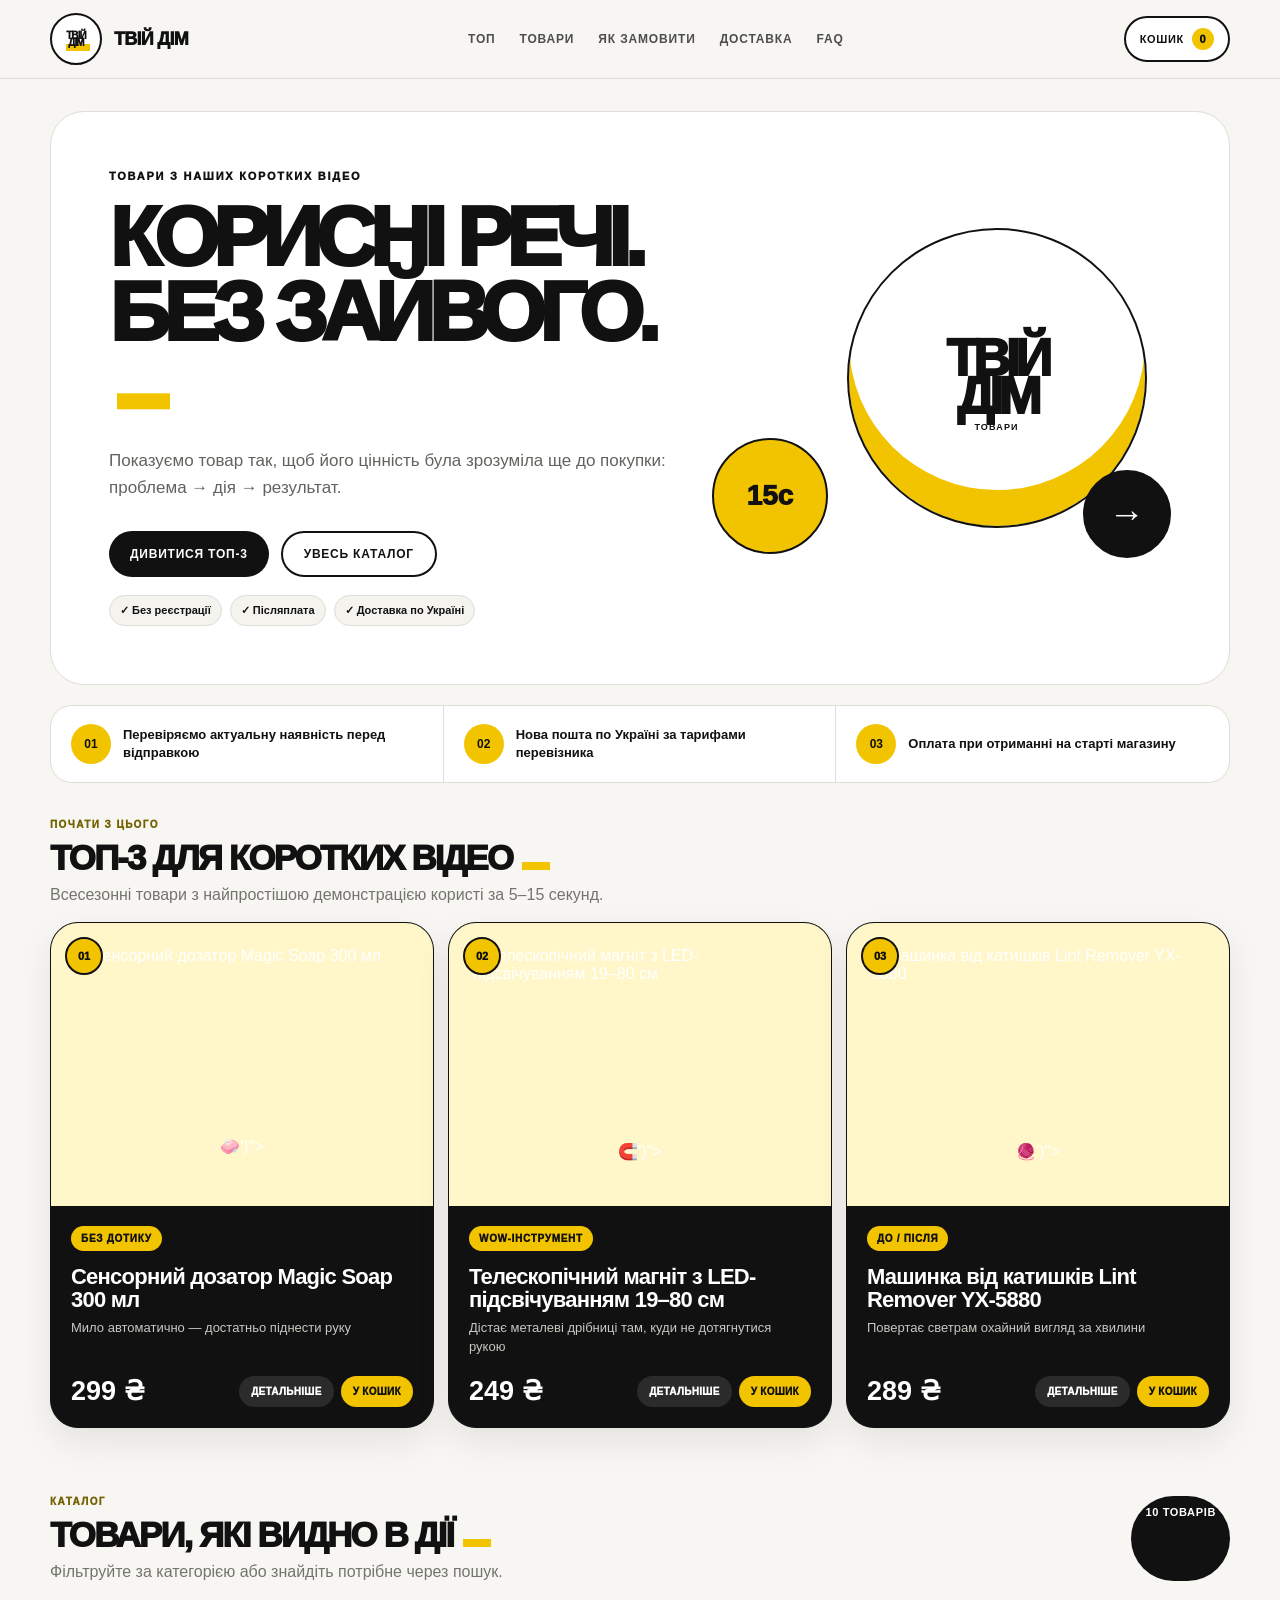
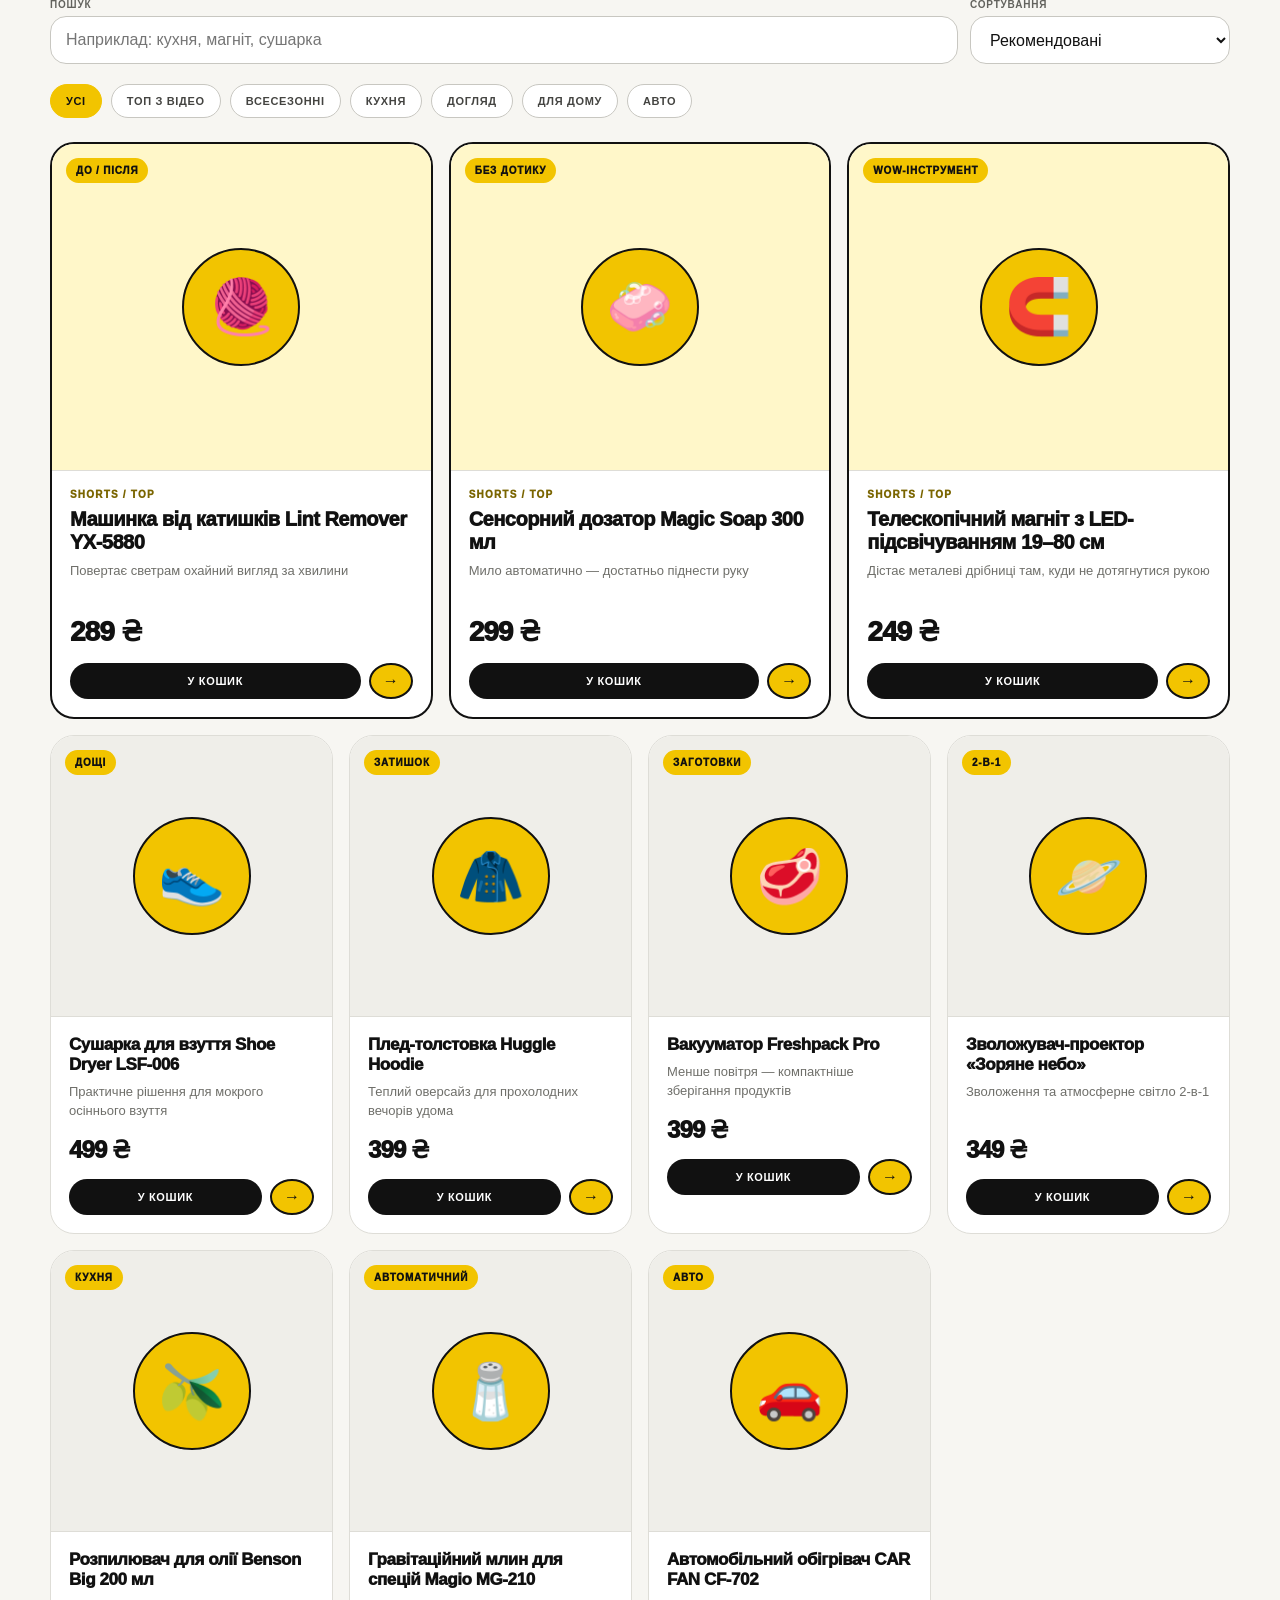
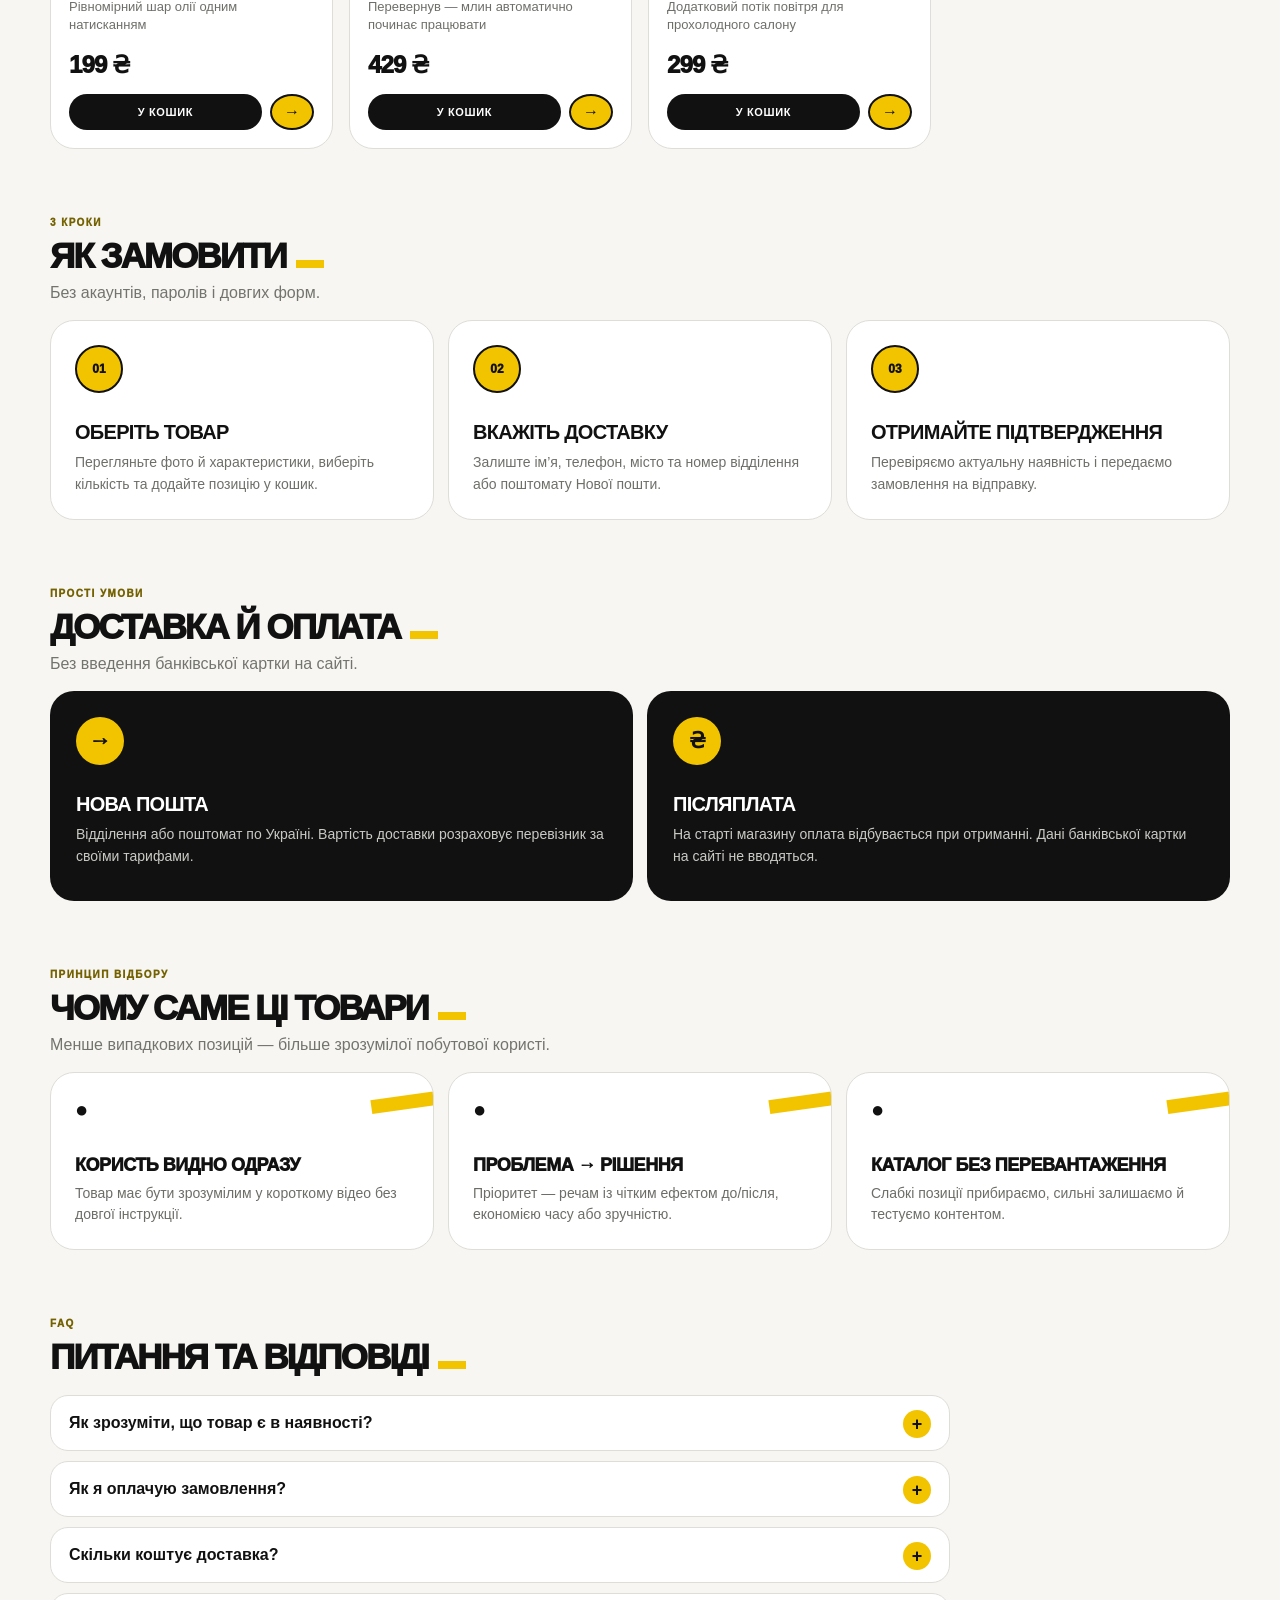
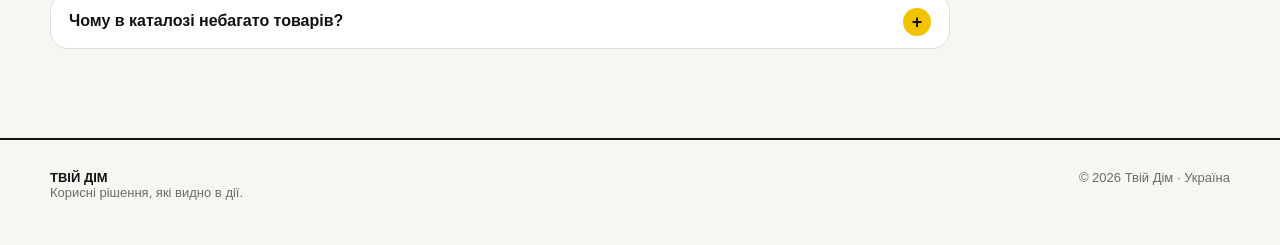
==== commit cd89d99b: "Load storefront upgrade styles" ====
--- a/index.html
+++ b/index.html
@@ -7,7 +7,7 @@
 <link rel="canonical" href="https://kdaniilk21.github.io/tviydim-store/">
 <meta property="og:title" content="Твій Дім — корисні рішення для дому"><meta property="og:description" content="Товари, користь яких видно в дії."><meta property="og:type" content="website"><meta property="og:locale" content="uk_UA"><meta property="og:url" content="https://kdaniilk21.github.io/tviydim-store/">
 <link rel="icon" href="favicon.svg" type="image/svg+xml">
-<link rel="stylesheet" href="css/styles.css"><link rel="stylesheet" href="css/final.css">
+<link rel="stylesheet" href="css/styles.css"><link rel="stylesheet" href="css/final.css"><link rel="stylesheet" href="css/upgrade.css">
 </head><body>
 <a class="skip-link" href="#catalog">До каталогу</a>
 <header class="header">
--- a/css/upgrade.css
+++ b/css/upgrade.css
@@ -0,0 +1,43 @@
+/* Conversion polish: featured products + cart cross-sell */
+.eyebrow{font-size:10px;font-weight:950;letter-spacing:.14em;color:#746100;margin-bottom:8px}
+.featured-section{padding-top:18px}
+.featured-grid{display:grid;grid-template-columns:repeat(3,1fr);gap:14px}
+.featured-card{position:relative;background:#111;color:#fff;border-radius:28px;overflow:hidden;min-width:0;border:1px solid #111;box-shadow:0 14px 35px rgba(0,0,0,.08);transition:transform .2s ease,box-shadow .2s ease}
+.featured-card:hover{transform:translateY(-4px);box-shadow:0 20px 44px rgba(0,0,0,.13)}
+.featured-index{position:absolute;z-index:3;top:14px;left:14px;width:38px;height:38px;border-radius:50%;background:var(--yellow);color:#111;display:grid;place-items:center;font-size:11px;font-weight:950;border:2px solid #111}
+.featured-media{display:grid;place-items:center;aspect-ratio:1.35/1;background:#fff7c9;overflow:hidden}
+.featured-media img{width:100%;height:100%;object-fit:contain;padding:24px;transition:transform .25s ease}
+.featured-card:hover .featured-media img{transform:scale(1.035)}
+.featured-body{padding:20px}
+.featured-tag{display:inline-flex;background:var(--yellow);color:#111;border-radius:999px;padding:7px 10px;font-size:10px;font-weight:950;text-transform:uppercase;letter-spacing:.07em}
+.featured-body h3{font-size:22px;line-height:1.05;letter-spacing:-.035em;margin:14px 0 8px}
+.featured-body p{color:#c8c8c2;font-size:13px;line-height:1.45;min-height:38px;margin:0}
+.featured-bottom{display:flex;align-items:end;justify-content:space-between;gap:14px;margin-top:18px}
+.featured-bottom>strong{font-size:27px;white-space:nowrap}
+.featured-actions{display:flex;align-items:center;gap:7px}
+.featured-actions a,.featured-actions button{border:0;border-radius:999px;padding:10px 12px;font-size:10px;font-weight:950;text-transform:uppercase;letter-spacing:.03em;cursor:pointer}
+.featured-actions a{background:#2b2b2b;color:#fff}.featured-actions button{background:var(--yellow);color:#111}
+.card{transition:transform .18s ease,box-shadow .18s ease,border-color .18s ease}
+.card:hover{transform:translateY(-3px);box-shadow:0 15px 32px rgba(0,0,0,.08);border-color:#b8b6af}
+.btn-card,.btn-eye,.btn,.icon-btn{transition:transform .12s ease,filter .12s ease,background .12s ease}
+.btn-card:active,.btn-eye:active,.btn:active,.icon-btn:active{transform:scale(.98)}
+.checkout-main-btn{width:100%;margin-top:12px}
+.summary-kicker{font-size:10px;font-weight:950;letter-spacing:.12em;color:#756200;margin-bottom:5px}
+.summary-safe{font-size:11px;color:var(--muted);line-height:1.4;margin-top:12px;text-align:center}
+.continue-shopping{display:inline-flex;margin:7px 0 2px;font-weight:850;font-size:13px;text-decoration:underline;text-underline-offset:4px}
+.cart-thumb img{width:100%;height:100%;object-fit:contain;padding:7px;display:block}
+.cart-recommend{margin-top:34px}
+.cart-recommend-head{display:flex;justify-content:space-between;align-items:end;gap:20px;margin-bottom:14px}
+.cart-recommend-head span{font-size:10px;font-weight:950;letter-spacing:.12em;color:#756200}
+.cart-recommend-head h2{margin:5px 0 0;font-size:27px;letter-spacing:-.04em}
+.cart-recommend-head>a{font-size:12px;font-weight:850;text-decoration:underline;text-underline-offset:4px}
+.cart-rec-grid{display:grid;grid-template-columns:repeat(3,1fr);gap:12px}
+.cart-rec{display:grid;grid-template-columns:100px 1fr;gap:12px;align-items:center;background:#fff;border:1px solid var(--line);border-radius:20px;padding:10px}
+.cart-rec-media{width:100px;height:100px;background:#efeee9;border-radius:15px;display:grid;place-items:center;overflow:hidden;font-size:36px}
+.cart-rec-media img{width:100%;height:100%;object-fit:contain;padding:7px}
+.cart-rec-title{font-size:13px;font-weight:900;line-height:1.25;display:block;margin-bottom:8px}
+.cart-rec strong{font-size:17px;display:block;margin-bottom:7px}
+.cart-rec button{border:0;background:var(--yellow);color:#111;border-radius:999px;padding:8px 10px;font-size:9px;font-weight:950;text-transform:uppercase;cursor:pointer}
+@media(max-width:900px){.featured-grid{grid-template-columns:1fr}.featured-card{display:grid;grid-template-columns:220px 1fr}.featured-media{aspect-ratio:auto;min-height:220px}.cart-rec-grid{grid-template-columns:1fr}.cart-rec{grid-template-columns:90px 1fr}.cart-rec-media{width:90px;height:90px}}
+@media(max-width:600px){.featured-card{display:block}.featured-media{aspect-ratio:1.45/1;min-height:0}.featured-body h3{font-size:20px}.featured-bottom{align-items:center}.featured-actions a{display:none}.cart-recommend-head{align-items:flex-start}.cart-recommend-head h2{font-size:23px}.cart-recommend-head>a{white-space:nowrap}.cart-rec{grid-template-columns:78px 1fr}.cart-rec-media{width:78px;height:78px}.cart-rec button{padding:8px 9px}}
+@media(prefers-reduced-motion:reduce){.featured-card,.featured-media img,.card,.btn-card,.btn-eye,.btn,.icon-btn{transition:none!important}}
